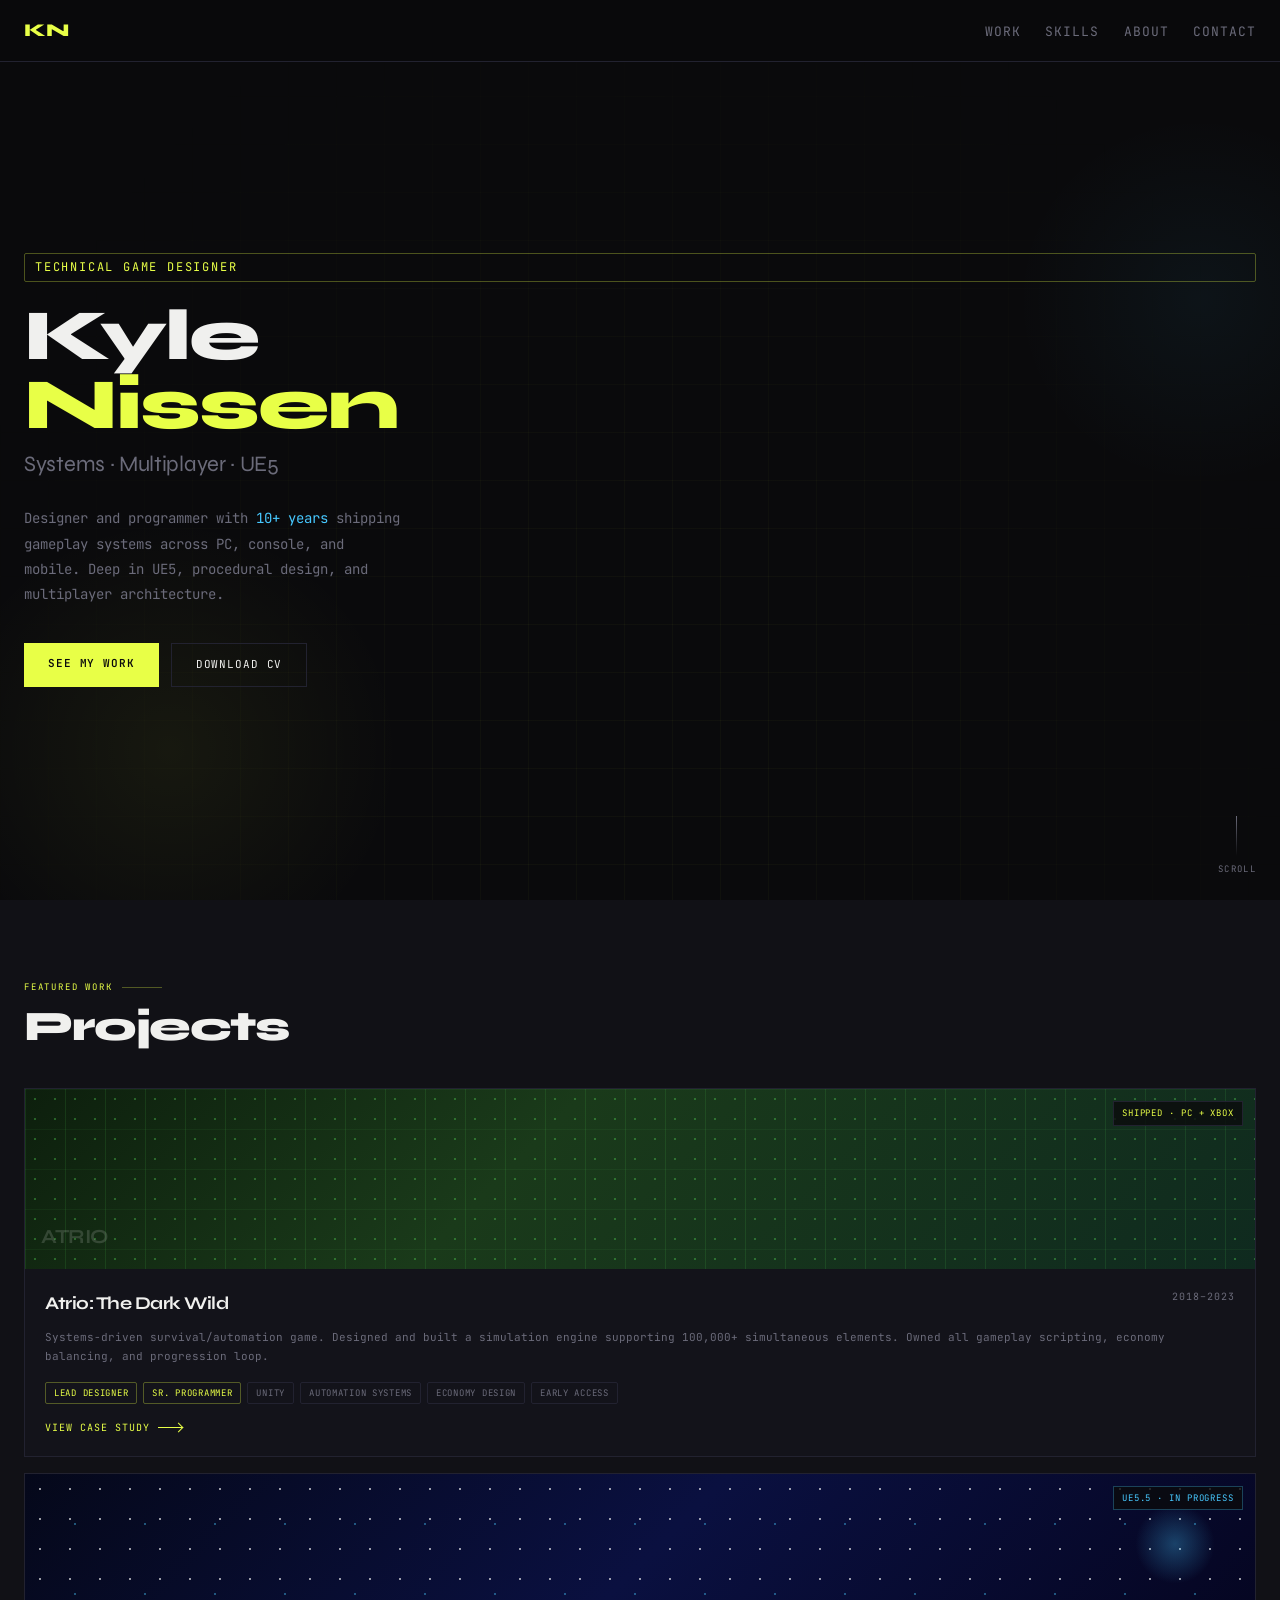
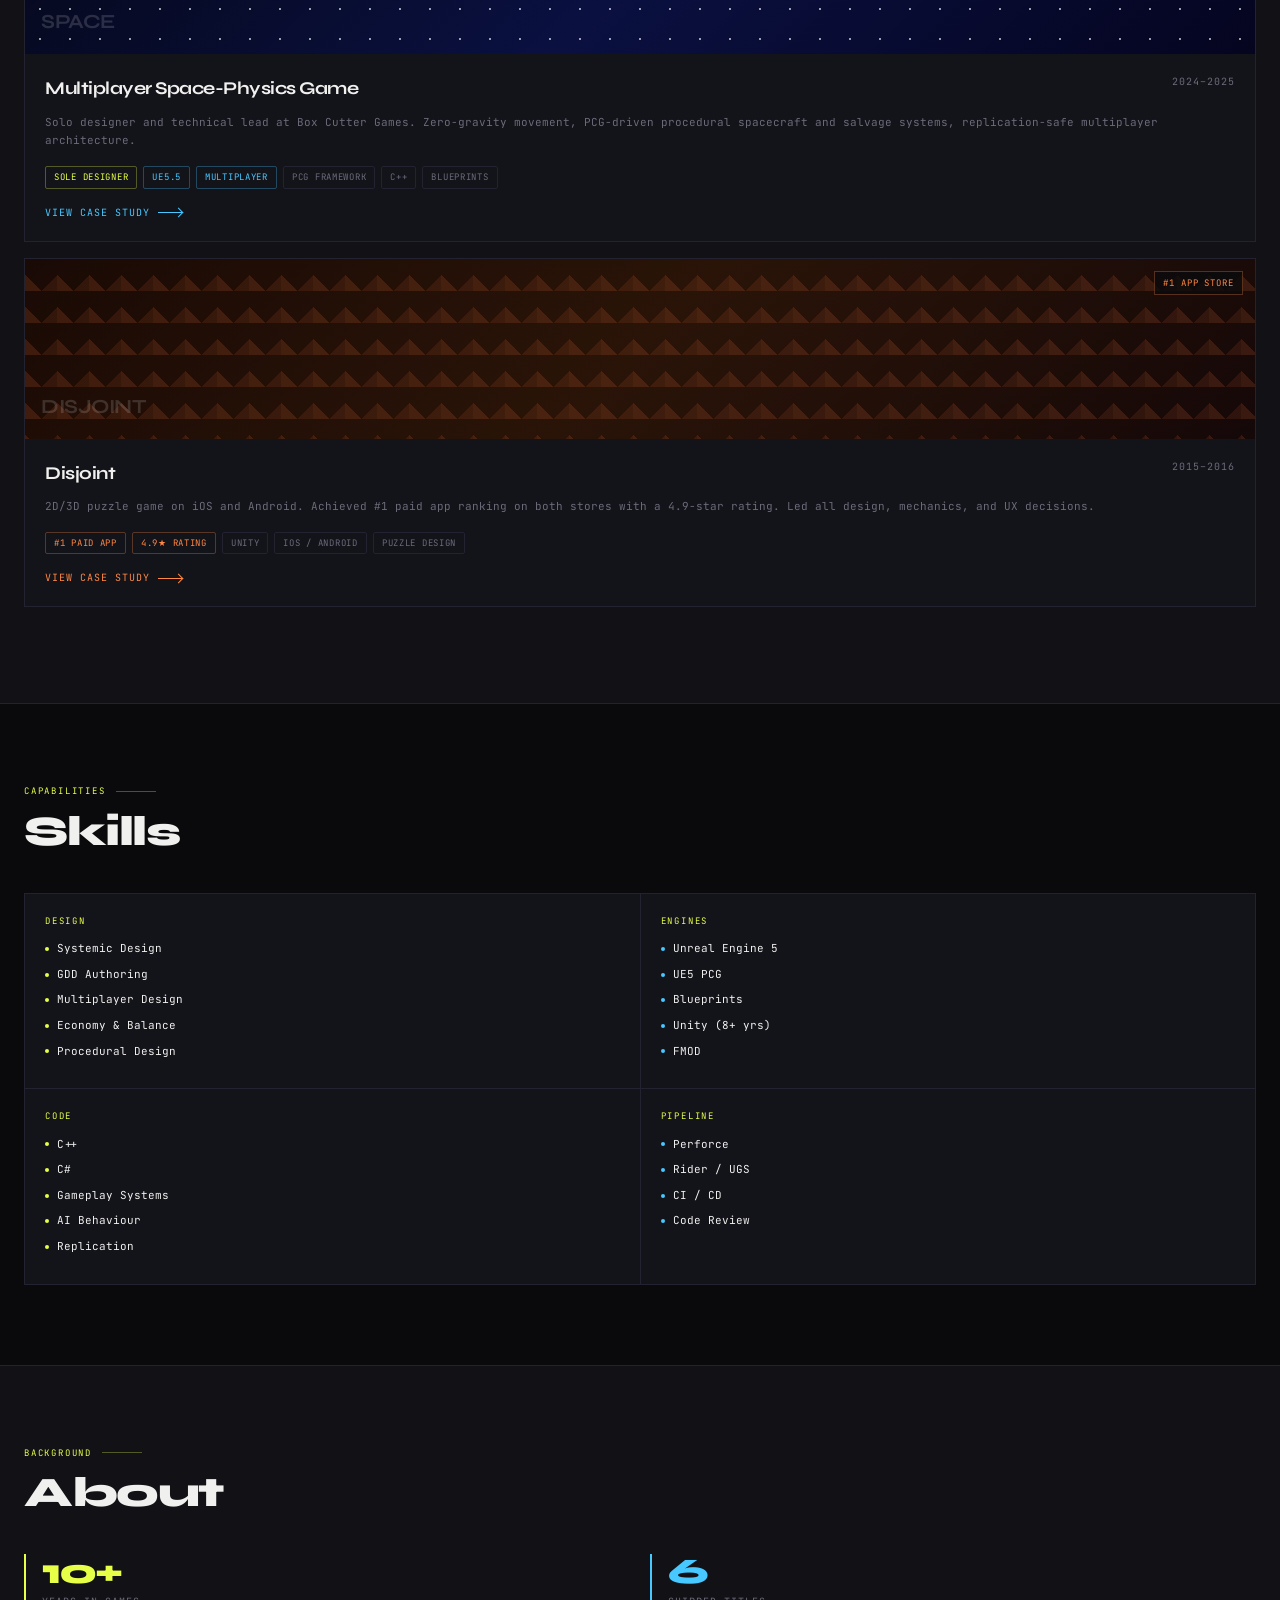
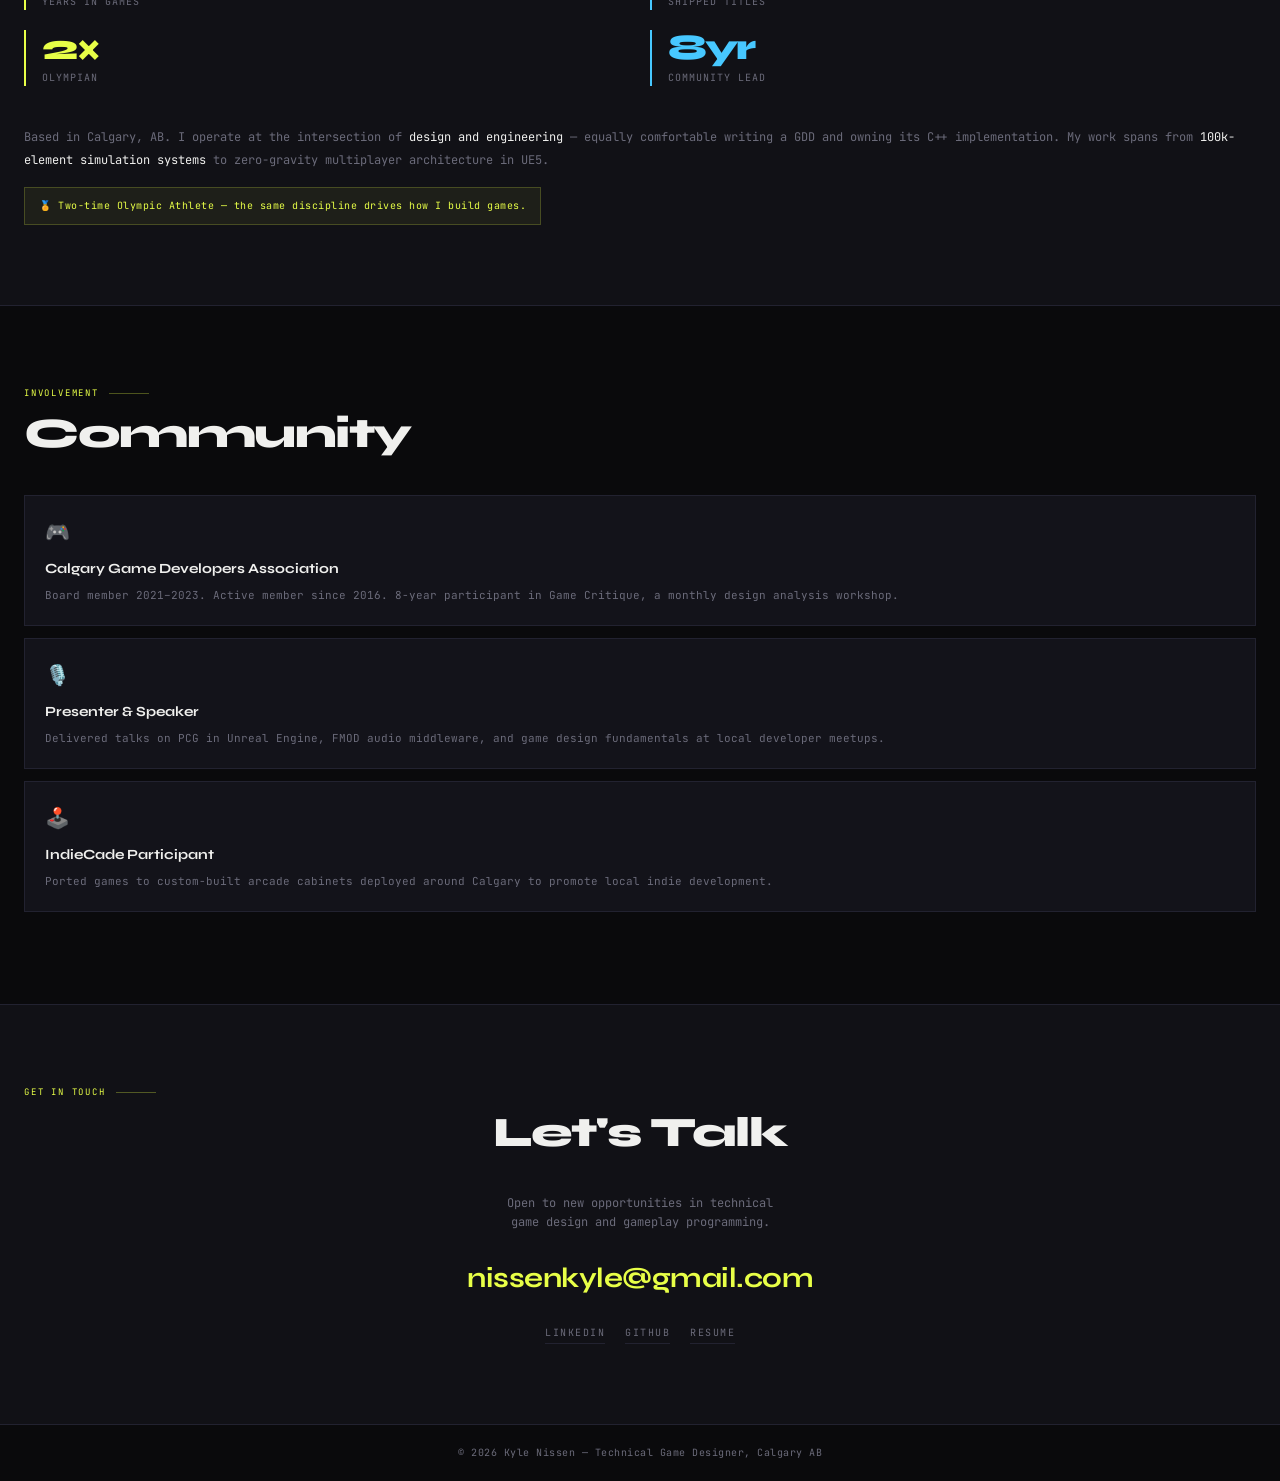
==== docs/index.html @ 8949788c "Rename website/ to docs/ for GitHub Pages compatibility Co-Authored-By: Claude Sonnet 4.6 <noreply@a" ====
<!DOCTYPE html>
<html lang="en">
<head>
  <meta charset="UTF-8">
  <meta name="viewport" content="width=device-width, initial-scale=1.0">
  <title>Kyle Nissen — Technical Game Designer</title>
  <link href="https://fonts.googleapis.com/css2?family=Syne:wght@400;700;800&family=JetBrains+Mono:wght@300;400;600&display=swap" rel="stylesheet">
  <link rel="stylesheet" href="css/style.css">
</head>
<body>

<!-- NAV -->
<nav>
  <a href="#" class="nav-logo">KN</a>
  <ul class="nav-links">
    <li><a href="#projects">Work</a></li>
    <li><a href="#skills">Skills</a></li>
    <li><a href="#about">About</a></li>
    <li><a href="#contact">Contact</a></li>
  </ul>
  <button class="nav-hamburger" aria-label="Toggle navigation">
    <span></span>
    <span></span>
    <span></span>
  </button>
</nav>

<!-- HERO -->
<section id="hero">
  <div class="hero-grid"></div>
  <div class="hero-glow"></div>
  <div class="hero-glow2"></div>

  <div class="hero-tag">Technical Game Designer</div>
  <h1 class="hero-name">Kyle<br><span>Nissen</span></h1>
  <p class="hero-title">Systems · Multiplayer · UE5</p>
  <p class="hero-bio">
    Designer and programmer with <strong>10+ years</strong> shipping gameplay systems across PC, console, and mobile. Deep in UE5, procedural design, and multiplayer architecture.
  </p>
  <div class="hero-ctas">
    <a href="#projects" class="btn-primary">See My Work</a>
    <a href="assets/resume.pdf" class="btn-secondary" target="_blank" rel="noopener">Download CV</a>
  </div>

  <div class="hero-scroll">
    <div class="hero-scroll-line"></div>
    scroll
  </div>
</section>

<!-- PROJECTS -->
<section id="projects">
  <div class="section-label">Featured Work</div>
  <h2 class="section-title">Projects</h2>

  <!-- Atrio -->
  <div class="project-card" data-href="cases/atrio.html">
    <div class="project-thumb project-thumb-atrio">
      <div class="atrio-lines"></div>
      <div class="atrio-dots"></div>
      <div class="thumb-label">ATRIO</div>
      <div class="project-thumb-badge">Shipped · PC + Xbox</div>
    </div>
    <div class="project-body">
      <div class="project-meta">
        <div class="project-name">Atrio: The Dark Wild</div>
        <div class="project-year">2018–2023</div>
      </div>
      <p class="project-desc">
        Systems-driven survival/automation game. Designed and built a simulation engine supporting 100,000+ simultaneous elements. Owned all gameplay scripting, economy balancing, and progression loop.
      </p>
      <div class="project-tags">
        <span class="tag tag-accent">Lead Designer</span>
        <span class="tag tag-accent">Sr. Programmer</span>
        <span class="tag">Unity</span>
        <span class="tag">Automation Systems</span>
        <span class="tag">Economy Design</span>
        <span class="tag">Early Access</span>
      </div>
      <div class="project-cta">
        View Case Study <span class="project-cta-arrow"></span>
      </div>
    </div>
  </div>

  <!-- Multiplayer Space-Physics Game -->
  <div class="project-card" data-href="cases/space-game.html">
    <div class="project-thumb project-thumb-space">
      <div class="space-stars"></div>
      <div class="space-glow"></div>
      <div class="thumb-label">SPACE</div>
      <div class="project-thumb-badge project-thumb-badge-blue">UE5.5 · In Progress</div>
    </div>
    <div class="project-body">
      <div class="project-meta">
        <div class="project-name">Multiplayer Space-Physics Game</div>
        <div class="project-year">2024–2025</div>
      </div>
      <p class="project-desc">
        Solo designer and technical lead at Box Cutter Games. Zero-gravity movement, PCG-driven procedural spacecraft and salvage systems, replication-safe multiplayer architecture.
      </p>
      <div class="project-tags">
        <span class="tag tag-accent">Sole Designer</span>
        <span class="tag tag-blue">UE5.5</span>
        <span class="tag tag-blue">Multiplayer</span>
        <span class="tag">PCG Framework</span>
        <span class="tag">C++</span>
        <span class="tag">Blueprints</span>
      </div>
      <div class="project-cta project-cta-blue">
        View Case Study <span class="project-cta-arrow project-cta-arrow-blue"></span>
      </div>
    </div>
  </div>

  <!-- Disjoint -->
  <div class="project-card" data-href="cases/disjoint.html">
    <div class="project-thumb project-thumb-disjoint">
      <div class="disjoint-geo"></div>
      <div class="thumb-label">DISJOINT</div>
      <div class="project-thumb-badge project-thumb-badge-orange">#1 App Store</div>
    </div>
    <div class="project-body">
      <div class="project-meta">
        <div class="project-name">Disjoint</div>
        <div class="project-year">2015–2016</div>
      </div>
      <p class="project-desc">
        2D/3D puzzle game on iOS and Android. Achieved #1 paid app ranking on both stores with a 4.9-star rating. Led all design, mechanics, and UX decisions.
      </p>
      <div class="project-tags">
        <span class="tag tag-orange">#1 Paid App</span>
        <span class="tag tag-orange">4.9★ Rating</span>
        <span class="tag">Unity</span>
        <span class="tag">iOS / Android</span>
        <span class="tag">Puzzle Design</span>
      </div>
      <div class="project-cta project-cta-orange">
        View Case Study <span class="project-cta-arrow project-cta-arrow-orange"></span>
      </div>
    </div>
  </div>

</section>

<!-- SKILLS -->
<section id="skills">
  <div class="section-label">Capabilities</div>
  <h2 class="section-title">Skills</h2>
  <div class="skills-grid">
    <div class="skill-group">
      <div class="skill-group-title">Design</div>
      <div class="skill-item"><span class="skill-dot"></span>Systemic Design</div>
      <div class="skill-item"><span class="skill-dot"></span>GDD Authoring</div>
      <div class="skill-item"><span class="skill-dot"></span>Multiplayer Design</div>
      <div class="skill-item"><span class="skill-dot"></span>Economy &amp; Balance</div>
      <div class="skill-item"><span class="skill-dot"></span>Procedural Design</div>
    </div>
    <div class="skill-group">
      <div class="skill-group-title">Engines</div>
      <div class="skill-item"><span class="skill-dot skill-dot-blue"></span>Unreal Engine 5</div>
      <div class="skill-item"><span class="skill-dot skill-dot-blue"></span>UE5 PCG</div>
      <div class="skill-item"><span class="skill-dot skill-dot-blue"></span>Blueprints</div>
      <div class="skill-item"><span class="skill-dot skill-dot-blue"></span>Unity (8+ yrs)</div>
      <div class="skill-item"><span class="skill-dot skill-dot-blue"></span>FMOD</div>
    </div>
    <div class="skill-group">
      <div class="skill-group-title">Code</div>
      <div class="skill-item"><span class="skill-dot"></span>C++</div>
      <div class="skill-item"><span class="skill-dot"></span>C#</div>
      <div class="skill-item"><span class="skill-dot"></span>Gameplay Systems</div>
      <div class="skill-item"><span class="skill-dot"></span>AI Behaviour</div>
      <div class="skill-item"><span class="skill-dot"></span>Replication</div>
    </div>
    <div class="skill-group">
      <div class="skill-group-title">Pipeline</div>
      <div class="skill-item"><span class="skill-dot skill-dot-blue"></span>Perforce</div>
      <div class="skill-item"><span class="skill-dot skill-dot-blue"></span>Rider / UGS</div>
      <div class="skill-item"><span class="skill-dot skill-dot-blue"></span>CI / CD</div>
      <div class="skill-item"><span class="skill-dot skill-dot-blue"></span>Code Review</div>
    </div>
  </div>
</section>

<!-- ABOUT -->
<section id="about">
  <div class="section-label">Background</div>
  <h2 class="section-title">About</h2>
  <div class="about-layout">
    <div class="about-stats">
      <div class="about-stat">
        <div class="about-stat-num">10+</div>
        <div class="about-stat-label">Years in games</div>
      </div>
      <div class="about-stat about-stat-blue">
        <div class="about-stat-num about-stat-num-blue">6</div>
        <div class="about-stat-label">Shipped titles</div>
      </div>
      <div class="about-stat">
        <div class="about-stat-num">2×</div>
        <div class="about-stat-label">Olympian</div>
      </div>
      <div class="about-stat about-stat-blue">
        <div class="about-stat-num about-stat-num-blue">8yr</div>
        <div class="about-stat-label">Community lead</div>
      </div>
    </div>
    <div>
      <p class="about-text">
        Based in Calgary, AB. I operate at the intersection of <strong>design and engineering</strong> — equally comfortable writing a GDD and owning its C++ implementation. My work spans from <strong>100k-element simulation systems</strong> to zero-gravity multiplayer architecture in UE5.
      </p>
      <div class="olympic-badge">
        🏅 Two-time Olympic Athlete — the same discipline drives how I build games.
      </div>
    </div>
  </div>
</section>

<!-- COMMUNITY -->
<section id="community">
  <div class="section-label">Involvement</div>
  <h2 class="section-title">Community</h2>

  <div class="community-card">
    <div class="community-icon">🎮</div>
    <div class="community-title">Calgary Game Developers Association</div>
    <p class="community-desc">Board member 2021–2023. Active member since 2016. 8-year participant in Game Critique, a monthly design analysis workshop.</p>
  </div>

  <div class="community-card">
    <div class="community-icon">🎙️</div>
    <div class="community-title">Presenter &amp; Speaker</div>
    <p class="community-desc">Delivered talks on PCG in Unreal Engine, FMOD audio middleware, and game design fundamentals at local developer meetups.</p>
  </div>

  <div class="community-card">
    <div class="community-icon">🕹️</div>
    <div class="community-title">IndieCade Participant</div>
    <p class="community-desc">Ported games to custom-built arcade cabinets deployed around Calgary to promote local indie development.</p>
  </div>
</section>

<!-- CONTACT -->
<section id="contact">
  <div class="section-label">Get In Touch</div>
  <h2 class="section-title">Let's Talk</h2>
  <p class="contact-intro">
    Open to new opportunities in technical game design and gameplay programming.
  </p>
  <a href="mailto:nissenkyle@gmail.com" class="contact-email">nissenkyle@gmail.com</a>
  <div class="contact-links">
    <a href="https://www.linkedin.com/in/kyle-nissen-game-dev/" class="contact-link" target="_blank" rel="noopener">LinkedIn</a>
    <a href="https://github.com/knissen/" class="contact-link" target="_blank" rel="noopener">GitHub</a>
    <a href="assets/resume.pdf" class="contact-link" target="_blank" rel="noopener">Resume</a>
  </div>
</section>

<footer>
  © 2026 Kyle Nissen — Technical Game Designer, Calgary AB
</footer>

<script src="js/main.js"></script>
</body>
</html>
---- docs/css/style.css ----
:root {
  --bg: #0a0a0c;
  --surface: #111116;
  --surface2: #18181f;
  --accent: #e8ff47;
  --accent2: #47c8ff;
  --text: #f0f0ee;
  --muted: #6b6b7a;
  --border: #222230;
  --card: #13131a;
  --orange: #ff8844;
}

* { margin: 0; padding: 0; box-sizing: border-box; }

html { scroll-behavior: smooth; }

body {
  background: var(--bg);
  color: var(--text);
  font-family: 'JetBrains Mono', monospace;
  font-size: 16px;
  line-height: 1.6;
  overflow-x: hidden;
}

/* ── NAV ── */
nav {
  position: fixed;
  top: 0; left: 0; right: 0;
  z-index: 100;
  display: flex;
  justify-content: space-between;
  align-items: center;
  padding: 16px 24px;
  background: rgba(10,10,12,0.85);
  backdrop-filter: blur(12px);
  border-bottom: 1px solid var(--border);
  transition: box-shadow 0.3s;
}

nav.scrolled {
  box-shadow: 0 1px 24px rgba(0,0,0,0.5);
}

.nav-logo {
  font-family: 'Syne', sans-serif;
  font-weight: 800;
  font-size: 18px;
  letter-spacing: -0.5px;
  color: var(--accent);
  text-decoration: none;
}

.nav-links {
  display: flex;
  gap: 24px;
  list-style: none;
}

.nav-links a {
  color: var(--muted);
  text-decoration: none;
  font-size: 13px;
  letter-spacing: 0.08em;
  text-transform: uppercase;
  transition: color 0.2s;
}

.nav-links a:hover,
.nav-links a.active { color: var(--text); }

/* HAMBURGER */
.nav-hamburger {
  display: none;
  flex-direction: column;
  gap: 5px;
  background: none;
  border: none;
  cursor: pointer;
  padding: 4px;
}

.nav-hamburger span {
  display: block;
  width: 22px;
  height: 1px;
  background: var(--text);
  transition: all 0.25s;
}

@media (max-width: 640px) {
  .nav-hamburger { display: flex; }

  .nav-links {
    display: none;
    position: absolute;
    top: 100%;
    left: 0;
    right: 0;
    background: var(--bg);
    border-bottom: 1px solid var(--border);
    flex-direction: column;
    padding: 16px 24px 20px;
    gap: 16px;
  }

  nav.nav-open .nav-links { display: flex; }

  nav.nav-open .nav-hamburger span:nth-child(1) {
    transform: translateY(6px) rotate(45deg);
  }
  nav.nav-open .nav-hamburger span:nth-child(2) {
    opacity: 0;
  }
  nav.nav-open .nav-hamburger span:nth-child(3) {
    transform: translateY(-6px) rotate(-45deg);
  }
}

/* ── HERO ── */
#hero {
  min-height: 100vh;
  display: flex;
  flex-direction: column;
  justify-content: center;
  padding: 100px 24px 60px;
  position: relative;
  overflow: hidden;
}

.hero-grid {
  position: absolute;
  inset: 0;
  background-image:
    linear-gradient(rgba(232,255,71,0.03) 1px, transparent 1px),
    linear-gradient(90deg, rgba(232,255,71,0.03) 1px, transparent 1px);
  background-size: 48px 48px;
  mask-image: radial-gradient(ellipse at 50% 80%, black 20%, transparent 80%);
}

.hero-glow {
  position: absolute;
  bottom: -100px;
  left: -80px;
  width: 500px;
  height: 500px;
  background: radial-gradient(circle, rgba(232,255,71,0.06) 0%, transparent 65%);
  pointer-events: none;
}

.hero-glow2 {
  position: absolute;
  top: 100px;
  right: -120px;
  width: 400px;
  height: 400px;
  background: radial-gradient(circle, rgba(71,200,255,0.05) 0%, transparent 65%);
  pointer-events: none;
}

.hero-tag {
  font-size: 12px;
  letter-spacing: 0.15em;
  text-transform: uppercase;
  color: var(--accent);
  border: 1px solid rgba(232,255,71,0.3);
  display: inline-block;
  padding: 4px 10px;
  border-radius: 2px;
  margin-bottom: 20px;
}

.hero-name {
  font-family: 'Syne', sans-serif;
  font-weight: 800;
  font-size: clamp(42px, 10vw, 72px);
  line-height: 0.95;
  letter-spacing: -2px;
  margin-bottom: 8px;
}

.hero-name span { color: var(--accent); }

.hero-title {
  font-family: 'Syne', sans-serif;
  font-weight: 400;
  font-size: clamp(16px, 4vw, 22px);
  color: var(--muted);
  margin-bottom: 24px;
  letter-spacing: -0.3px;
}

.hero-bio {
  font-size: 14px;
  color: var(--muted);
  max-width: 380px;
  margin-bottom: 36px;
  line-height: 1.8;
}

.hero-bio strong { color: var(--accent2); font-weight: 400; }

.hero-ctas {
  display: flex;
  gap: 12px;
  flex-wrap: wrap;
}

.btn-primary {
  background: var(--accent);
  color: #0a0a0c;
  padding: 12px 24px;
  font-family: 'JetBrains Mono', monospace;
  font-size: 11px;
  font-weight: 600;
  letter-spacing: 0.08em;
  text-transform: uppercase;
  border: none;
  cursor: pointer;
  text-decoration: none;
  display: inline-block;
  transition: background 0.2s, transform 0.1s;
}

.btn-primary:hover { background: #d4eb30; transform: translateY(-1px); }

.btn-secondary {
  background: transparent;
  color: var(--text);
  padding: 12px 24px;
  font-family: 'JetBrains Mono', monospace;
  font-size: 11px;
  font-weight: 400;
  letter-spacing: 0.08em;
  text-transform: uppercase;
  border: 1px solid var(--border);
  cursor: pointer;
  text-decoration: none;
  display: inline-block;
  transition: border-color 0.2s, color 0.2s;
}

.btn-secondary:hover { border-color: var(--muted); }

.hero-scroll {
  position: absolute;
  bottom: 24px;
  right: 24px;
  display: flex;
  flex-direction: column;
  align-items: center;
  gap: 6px;
  color: var(--muted);
  font-size: 9px;
  letter-spacing: 0.15em;
  text-transform: uppercase;
}

.hero-scroll-line {
  width: 1px;
  height: 40px;
  background: linear-gradient(to bottom, var(--muted), transparent);
  animation: scrollPulse 2s ease-in-out infinite;
}

@keyframes scrollPulse {
  0%, 100% { opacity: 0.3; }
  50% { opacity: 1; }
}

/* ── SECTION COMMON ── */
section {
  padding: 80px 24px;
  position: relative;
}

.section-label {
  font-size: 9px;
  letter-spacing: 0.2em;
  text-transform: uppercase;
  color: var(--accent);
  margin-bottom: 12px;
  display: flex;
  align-items: center;
  gap: 10px;
}

.section-label::after {
  content: '';
  display: block;
  height: 1px;
  width: 40px;
  background: rgba(232,255,71,0.3);
}

.section-title {
  font-family: 'Syne', sans-serif;
  font-weight: 800;
  font-size: clamp(28px, 6vw, 42px);
  letter-spacing: -1.5px;
  line-height: 1;
  margin-bottom: 40px;
}

/* ── PROJECTS ── */
#projects { background: var(--surface); }

.project-card {
  background: var(--card);
  border: 1px solid var(--border);
  margin-bottom: 16px;
  overflow: hidden;
  transition: border-color 0.2s;
  cursor: pointer;
}

.project-card:hover { border-color: rgba(232,255,71,0.3); }

.project-thumb {
  height: 180px;
  position: relative;
  overflow: hidden;
}

.project-thumb-atrio {
  background: linear-gradient(135deg, #0d1f0d 0%, #1a3a1a 40%, #0f2a1f 100%);
}

.project-thumb-space {
  background: linear-gradient(135deg, #05081a 0%, #0a1040 50%, #050520 100%);
}

.project-thumb-disjoint {
  background: linear-gradient(135deg, #1a0a05 0%, #2a1408 50%, #150808 100%);
}

.atrio-dots {
  position: absolute;
  inset: 0;
  background-image: radial-gradient(circle, rgba(100,255,100,0.3) 1px, transparent 1px);
  background-size: 20px 20px;
}

.atrio-lines {
  position: absolute;
  inset: 0;
  background-image:
    linear-gradient(90deg, rgba(100,255,100,0.1) 1px, transparent 1px),
    linear-gradient(rgba(100,255,100,0.05) 1px, transparent 1px);
  background-size: 40px 40px;
}

.thumb-label {
  position: absolute;
  bottom: 16px;
  left: 16px;
  font-family: 'Syne', sans-serif;
  font-weight: 700;
  font-size: 20px;
  color: rgba(255,255,255,0.15);
  letter-spacing: -0.5px;
}

.space-stars {
  position: absolute;
  inset: 0;
  background-image:
    radial-gradient(circle, rgba(255,255,255,0.6) 1px, transparent 1px),
    radial-gradient(circle, rgba(71,200,255,0.4) 1px, transparent 1px);
  background-size: 30px 30px, 70px 70px;
  background-position: 0 0, 15px 15px;
}

.space-glow {
  position: absolute;
  top: 30px;
  right: 40px;
  width: 80px;
  height: 80px;
  background: radial-gradient(circle, rgba(71,200,255,0.3) 0%, transparent 70%);
  border-radius: 50%;
}

.disjoint-geo {
  position: absolute;
  inset: 0;
  background-image:
    linear-gradient(45deg, rgba(255,120,60,0.15) 25%, transparent 25%),
    linear-gradient(-45deg, rgba(255,120,60,0.1) 25%, transparent 25%);
  background-size: 32px 32px;
}

.project-thumb-badge {
  position: absolute;
  top: 12px;
  right: 12px;
  background: rgba(10,10,12,0.8);
  border: 1px solid var(--border);
  padding: 4px 8px;
  font-size: 9px;
  letter-spacing: 0.1em;
  text-transform: uppercase;
  color: var(--accent);
}

.project-thumb-badge-blue {
  color: var(--accent2);
  border-color: rgba(71,200,255,0.3);
}

.project-thumb-badge-orange {
  color: var(--orange);
  border-color: rgba(255,136,68,0.3);
}

.project-body { padding: 20px; }

.project-meta {
  display: flex;
  justify-content: space-between;
  align-items: flex-start;
  margin-bottom: 10px;
}

.project-name {
  font-family: 'Syne', sans-serif;
  font-weight: 700;
  font-size: 18px;
  letter-spacing: -0.5px;
}

.project-year {
  font-size: 10px;
  color: var(--muted);
  letter-spacing: 0.1em;
}

.project-desc {
  font-size: 11px;
  color: var(--muted);
  line-height: 1.7;
  margin-bottom: 16px;
}

.project-tags {
  display: flex;
  flex-wrap: wrap;
  gap: 6px;
}

.tag {
  font-size: 9px;
  letter-spacing: 0.08em;
  text-transform: uppercase;
  padding: 3px 8px;
  border: 1px solid var(--border);
  color: var(--muted);
  border-radius: 2px;
}

.tag-accent { border-color: rgba(232,255,71,0.3); color: var(--accent); }
.tag-blue   { border-color: rgba(71,200,255,0.3); color: var(--accent2); }
.tag-orange { border-color: rgba(255,136,68,0.3); color: var(--orange); }

.project-cta {
  margin-top: 16px;
  display: flex;
  align-items: center;
  gap: 8px;
  font-size: 10px;
  letter-spacing: 0.1em;
  text-transform: uppercase;
  color: var(--accent);
}

.project-cta-blue   { color: var(--accent2); }
.project-cta-orange { color: var(--orange); }

.project-cta-arrow {
  display: inline-block;
  width: 24px;
  height: 1px;
  background: var(--accent);
  position: relative;
}

.project-cta-arrow::after {
  content: '';
  position: absolute;
  right: 0;
  top: -3px;
  width: 6px;
  height: 6px;
  border-top: 1px solid var(--accent);
  border-right: 1px solid var(--accent);
  transform: rotate(45deg);
}

.project-cta-arrow-blue { background: var(--accent2); }
.project-cta-arrow-blue::after {
  border-top-color: var(--accent2);
  border-right-color: var(--accent2);
}

.project-cta-arrow-orange { background: var(--orange); }
.project-cta-arrow-orange::after {
  border-top-color: var(--orange);
  border-right-color: var(--orange);
}

/* ── SKILLS ── */
#skills {
  background: var(--bg);
  border-top: 1px solid var(--border);
}

.skills-grid {
  display: grid;
  grid-template-columns: 1fr 1fr;
  gap: 1px;
  background: var(--border);
  border: 1px solid var(--border);
}

.skill-group {
  background: var(--card);
  padding: 20px;
}

.skill-group-title {
  font-size: 9px;
  letter-spacing: 0.2em;
  text-transform: uppercase;
  color: var(--accent);
  margin-bottom: 12px;
}

.skill-item {
  display: flex;
  align-items: center;
  gap: 8px;
  margin-bottom: 8px;
  font-size: 11px;
  color: var(--text);
}

.skill-dot {
  width: 4px;
  height: 4px;
  background: var(--accent);
  border-radius: 50%;
  flex-shrink: 0;
}

.skill-dot-blue { background: var(--accent2); }

/* ── ABOUT ── */
#about {
  background: var(--surface);
  border-top: 1px solid var(--border);
}

.about-layout {
  display: flex;
  flex-direction: column;
  gap: 32px;
}

.about-stat {
  border-left: 2px solid var(--accent);
  padding-left: 16px;
}

.about-stat-blue { border-left-color: var(--accent2); }

.about-stat-num {
  font-family: 'Syne', sans-serif;
  font-weight: 800;
  font-size: 36px;
  letter-spacing: -2px;
  color: var(--accent);
  line-height: 1;
}

.about-stat-num-blue { color: var(--accent2); }

.about-stat-label {
  font-size: 10px;
  color: var(--muted);
  letter-spacing: 0.1em;
  text-transform: uppercase;
  margin-top: 4px;
}

.about-stats {
  display: grid;
  grid-template-columns: 1fr 1fr;
  gap: 20px;
  margin-bottom: 8px;
}

.about-text {
  font-size: 12px;
  color: var(--muted);
  line-height: 1.9;
}

.about-text strong { color: var(--text); font-weight: 400; }

.olympic-badge {
  display: inline-flex;
  align-items: center;
  gap: 8px;
  background: rgba(232,255,71,0.06);
  border: 1px solid rgba(232,255,71,0.2);
  padding: 10px 14px;
  margin-top: 16px;
  font-size: 10px;
  letter-spacing: 0.05em;
  color: var(--accent);
}

/* ── COMMUNITY ── */
#community {
  background: var(--bg);
  border-top: 1px solid var(--border);
}

.community-card {
  background: var(--card);
  border: 1px solid var(--border);
  padding: 20px;
  margin-bottom: 12px;
}

.community-icon {
  font-size: 20px;
  margin-bottom: 10px;
}

.community-title {
  font-family: 'Syne', sans-serif;
  font-weight: 700;
  font-size: 14px;
  margin-bottom: 6px;
}

.community-desc {
  font-size: 11px;
  color: var(--muted);
  line-height: 1.7;
}

/* ── CONTACT ── */
#contact {
  background: var(--surface);
  border-top: 1px solid var(--border);
  text-align: center;
}

.contact-intro {
  font-size: 12px;
  color: var(--muted);
  max-width: 300px;
  margin: 0 auto;
}

.contact-email {
  font-family: 'Syne', sans-serif;
  font-weight: 700;
  font-size: clamp(18px, 5vw, 28px);
  letter-spacing: -0.5px;
  color: var(--accent);
  margin: 24px 0;
  display: block;
  text-decoration: none;
  transition: opacity 0.2s;
}

.contact-email:hover { opacity: 0.8; }

.contact-links {
  display: flex;
  justify-content: center;
  gap: 20px;
  margin-top: 16px;
}

.contact-link {
  font-size: 10px;
  letter-spacing: 0.15em;
  text-transform: uppercase;
  color: var(--muted);
  text-decoration: none;
  border-bottom: 1px solid var(--border);
  padding-bottom: 2px;
  transition: color 0.2s, border-color 0.2s;
}

.contact-link:hover { color: var(--text); border-color: var(--muted); }

/* ── FOOTER ── */
footer {
  padding: 20px 24px;
  text-align: center;
  font-size: 10px;
  color: var(--muted);
  border-top: 1px solid var(--border);
  letter-spacing: 0.05em;
}

/* ── ANIMATIONS ── */
@keyframes fadeUp {
  from { opacity: 0; transform: translateY(20px); }
  to   { opacity: 1; transform: translateY(0); }
}

.hero-tag   { animation: fadeUp 0.6s ease both; }
.hero-name  { animation: fadeUp 0.6s 0.1s ease both; }
.hero-title { animation: fadeUp 0.6s 0.2s ease both; }
.hero-bio   { animation: fadeUp 0.6s 0.3s ease both; }
.hero-ctas  { animation: fadeUp 0.6s 0.4s ease both; }

/* ── CASE STUDY PAGES ── */
.case-back-bar {
  padding: 72px 24px 0;
  background: var(--bg);
}

.case-back {
  font-size: 11px;
  letter-spacing: 0.08em;
  text-transform: uppercase;
  color: var(--muted);
  text-decoration: none;
  display: inline-flex;
  align-items: center;
  gap: 8px;
  padding: 16px 0;
  transition: color 0.2s;
}

.case-back:hover { color: var(--text); }

.case-hero {
  padding: 32px 24px 56px;
  background: var(--surface);
  border-bottom: 1px solid var(--border);
}

.case-hero-label {
  font-size: 9px;
  letter-spacing: 0.2em;
  text-transform: uppercase;
  color: var(--case-accent, var(--accent));
  margin-bottom: 16px;
  display: flex;
  align-items: center;
  gap: 10px;
}

.case-hero-label::after {
  content: '';
  display: block;
  height: 1px;
  width: 40px;
  background: var(--case-accent-line, rgba(232,255,71,0.3));
}

.case-hero-title {
  font-family: 'Syne', sans-serif;
  font-weight: 800;
  font-size: clamp(32px, 8vw, 56px);
  letter-spacing: -2px;
  line-height: 1;
  margin-bottom: 20px;
}

.case-hero-meta {
  display: flex;
  flex-wrap: wrap;
  align-items: center;
  gap: 8px;
}

.case-hero-year {
  font-size: 11px;
  color: var(--muted);
  margin-right: 4px;
}

.case-content {
  max-width: 760px;
}

.case-section {
  padding: 60px 24px;
  border-bottom: 1px solid var(--border);
}

.case-section:last-child { border-bottom: none; }

.case-text {
  font-size: 13px;
  color: var(--muted);
  line-height: 1.9;
  max-width: 600px;
  margin-top: 12px;
}

.case-placeholder-img {
  margin-top: 24px;
  height: 200px;
  background: var(--surface2);
  border: 1px dashed var(--border);
  display: flex;
  align-items: center;
  justify-content: center;
  color: var(--muted);
  font-size: 10px;
  letter-spacing: 0.1em;
  text-transform: uppercase;
  max-width: 600px;
}
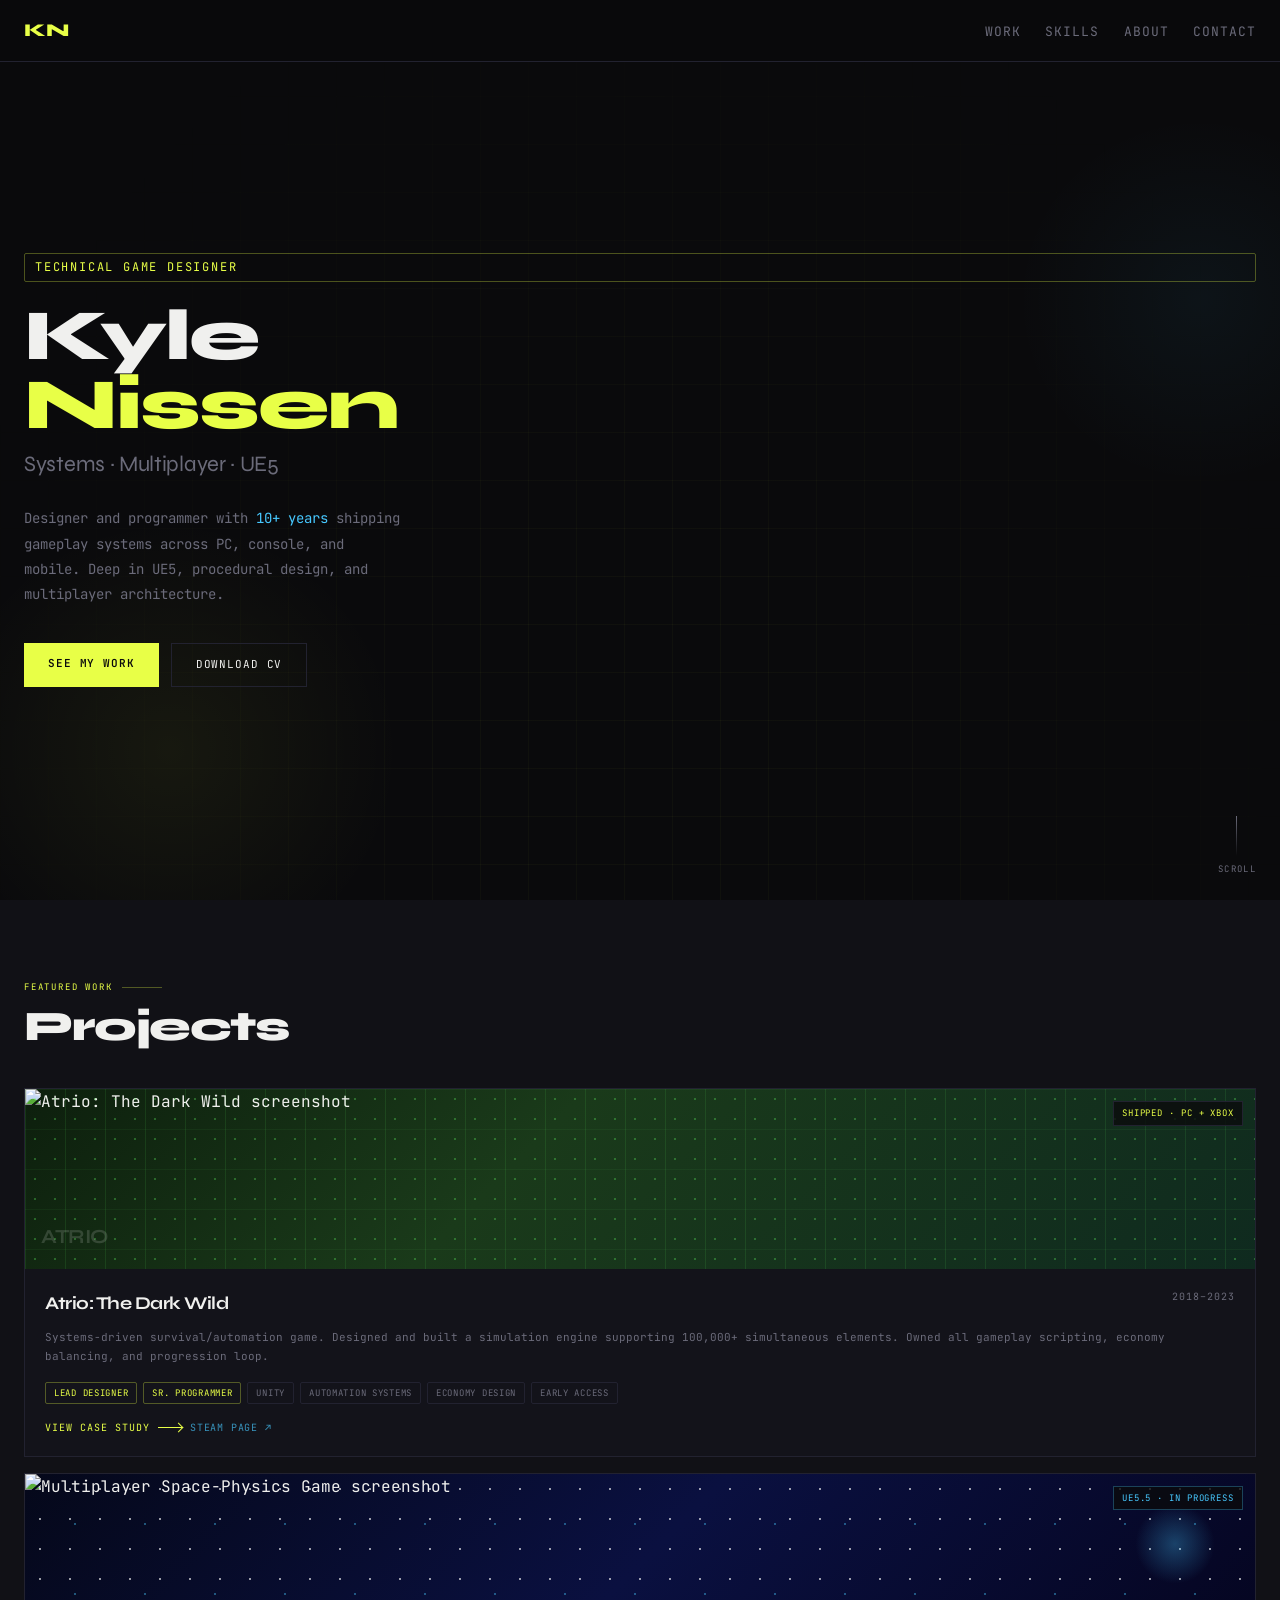
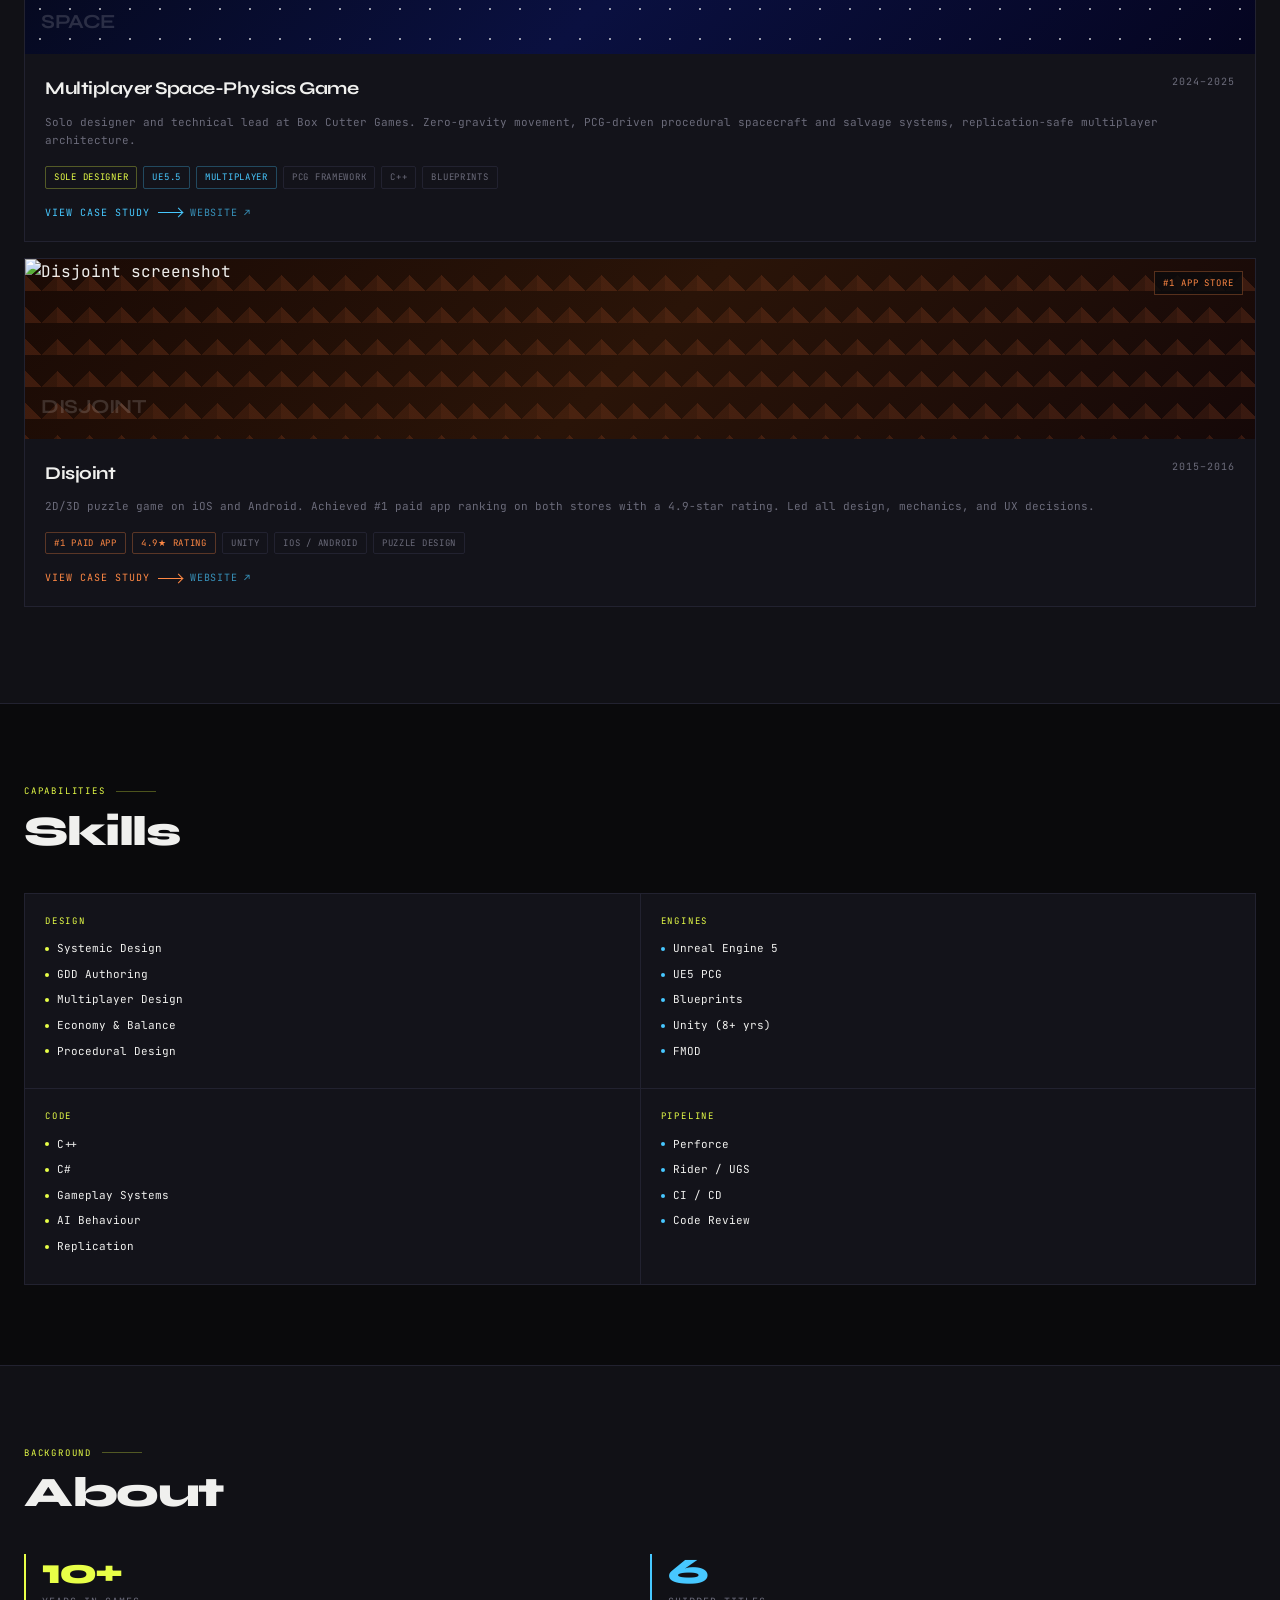
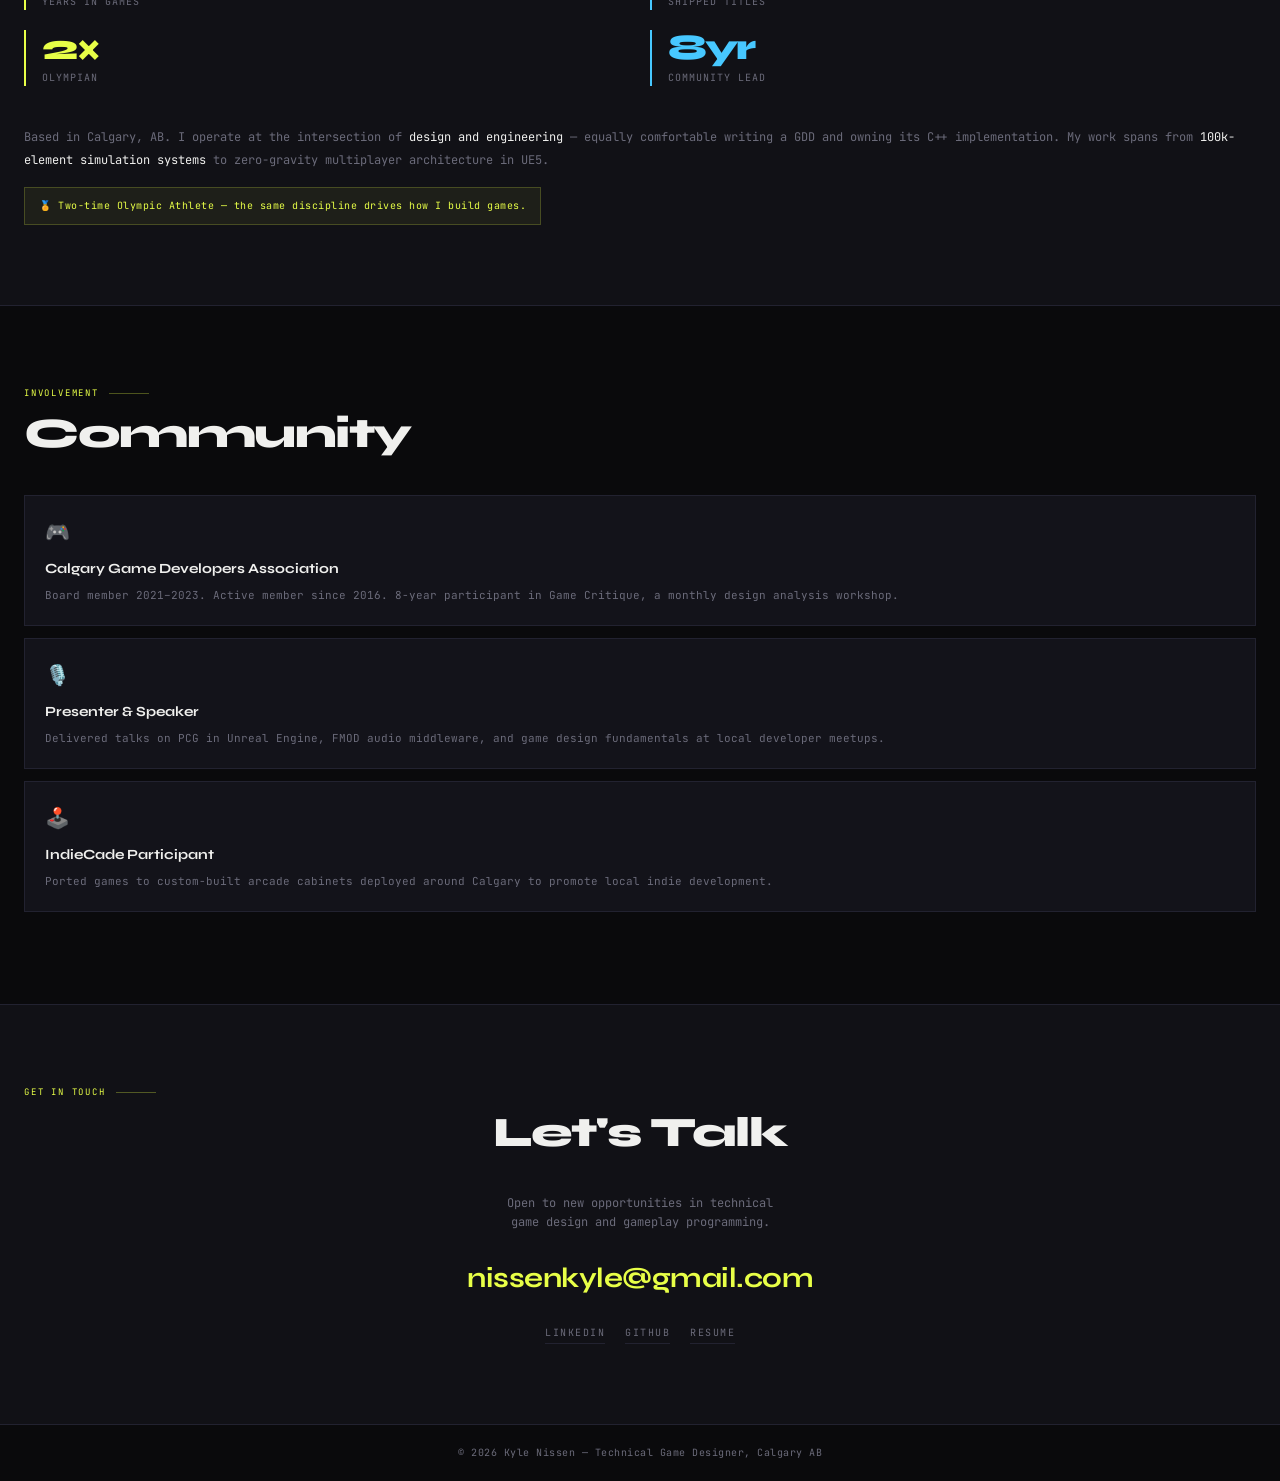
==== commit e6a5a65c: "Add image placeholders and external links to project cards Co-Authored-By: Claude Sonnet 4.6 <norepl" ====
--- a/docs/index.html
+++ b/docs/index.html
@@ -56,6 +56,7 @@
   <!-- Atrio -->
   <div class="project-card" data-href="cases/atrio.html">
     <div class="project-thumb project-thumb-atrio">
+      <img class="project-thumb-img" src="" alt="Atrio: The Dark Wild screenshot">
       <div class="atrio-lines"></div>
       <div class="atrio-dots"></div>
       <div class="thumb-label">ATRIO</div>
@@ -79,6 +80,7 @@
       </div>
       <div class="project-cta">
         View Case Study <span class="project-cta-arrow"></span>
+        <a class="project-external-link" href="#" target="_blank" rel="noopener noreferrer" onclick="event.stopPropagation()">Steam Page ↗</a>
       </div>
     </div>
   </div>
@@ -86,6 +88,7 @@
   <!-- Multiplayer Space-Physics Game -->
   <div class="project-card" data-href="cases/space-game.html">
     <div class="project-thumb project-thumb-space">
+      <img class="project-thumb-img" src="" alt="Multiplayer Space-Physics Game screenshot">
       <div class="space-stars"></div>
       <div class="space-glow"></div>
       <div class="thumb-label">SPACE</div>
@@ -109,6 +112,7 @@
       </div>
       <div class="project-cta project-cta-blue">
         View Case Study <span class="project-cta-arrow project-cta-arrow-blue"></span>
+        <a class="project-external-link" href="#" target="_blank" rel="noopener noreferrer" onclick="event.stopPropagation()">Website ↗</a>
       </div>
     </div>
   </div>
@@ -116,6 +120,7 @@
   <!-- Disjoint -->
   <div class="project-card" data-href="cases/disjoint.html">
     <div class="project-thumb project-thumb-disjoint">
+      <img class="project-thumb-img" src="" alt="Disjoint screenshot">
       <div class="disjoint-geo"></div>
       <div class="thumb-label">DISJOINT</div>
       <div class="project-thumb-badge project-thumb-badge-orange">#1 App Store</div>
@@ -137,6 +142,7 @@
       </div>
       <div class="project-cta project-cta-orange">
         View Case Study <span class="project-cta-arrow project-cta-arrow-orange"></span>
+        <a class="project-external-link" href="#" target="_blank" rel="noopener noreferrer" onclick="event.stopPropagation()">Website ↗</a>
       </div>
     </div>
   </div>
--- a/docs/css/style.css
+++ b/docs/css/style.css
@@ -509,6 +509,28 @@
   border-right-color: var(--orange);
 }
 
+.project-thumb-img {
+  position: absolute;
+  inset: 0;
+  width: 100%;
+  height: 100%;
+  object-fit: cover;
+}
+
+.project-external-link {
+  color: var(--accent2);
+  font-size: 10px;
+  letter-spacing: 0.08em;
+  text-transform: uppercase;
+  text-decoration: none;
+  opacity: 0.7;
+  transition: opacity 0.2s;
+}
+
+.project-external-link:hover {
+  opacity: 1;
+}
+
 /* ── SKILLS ── */
 #skills {
   background: var(--bg);
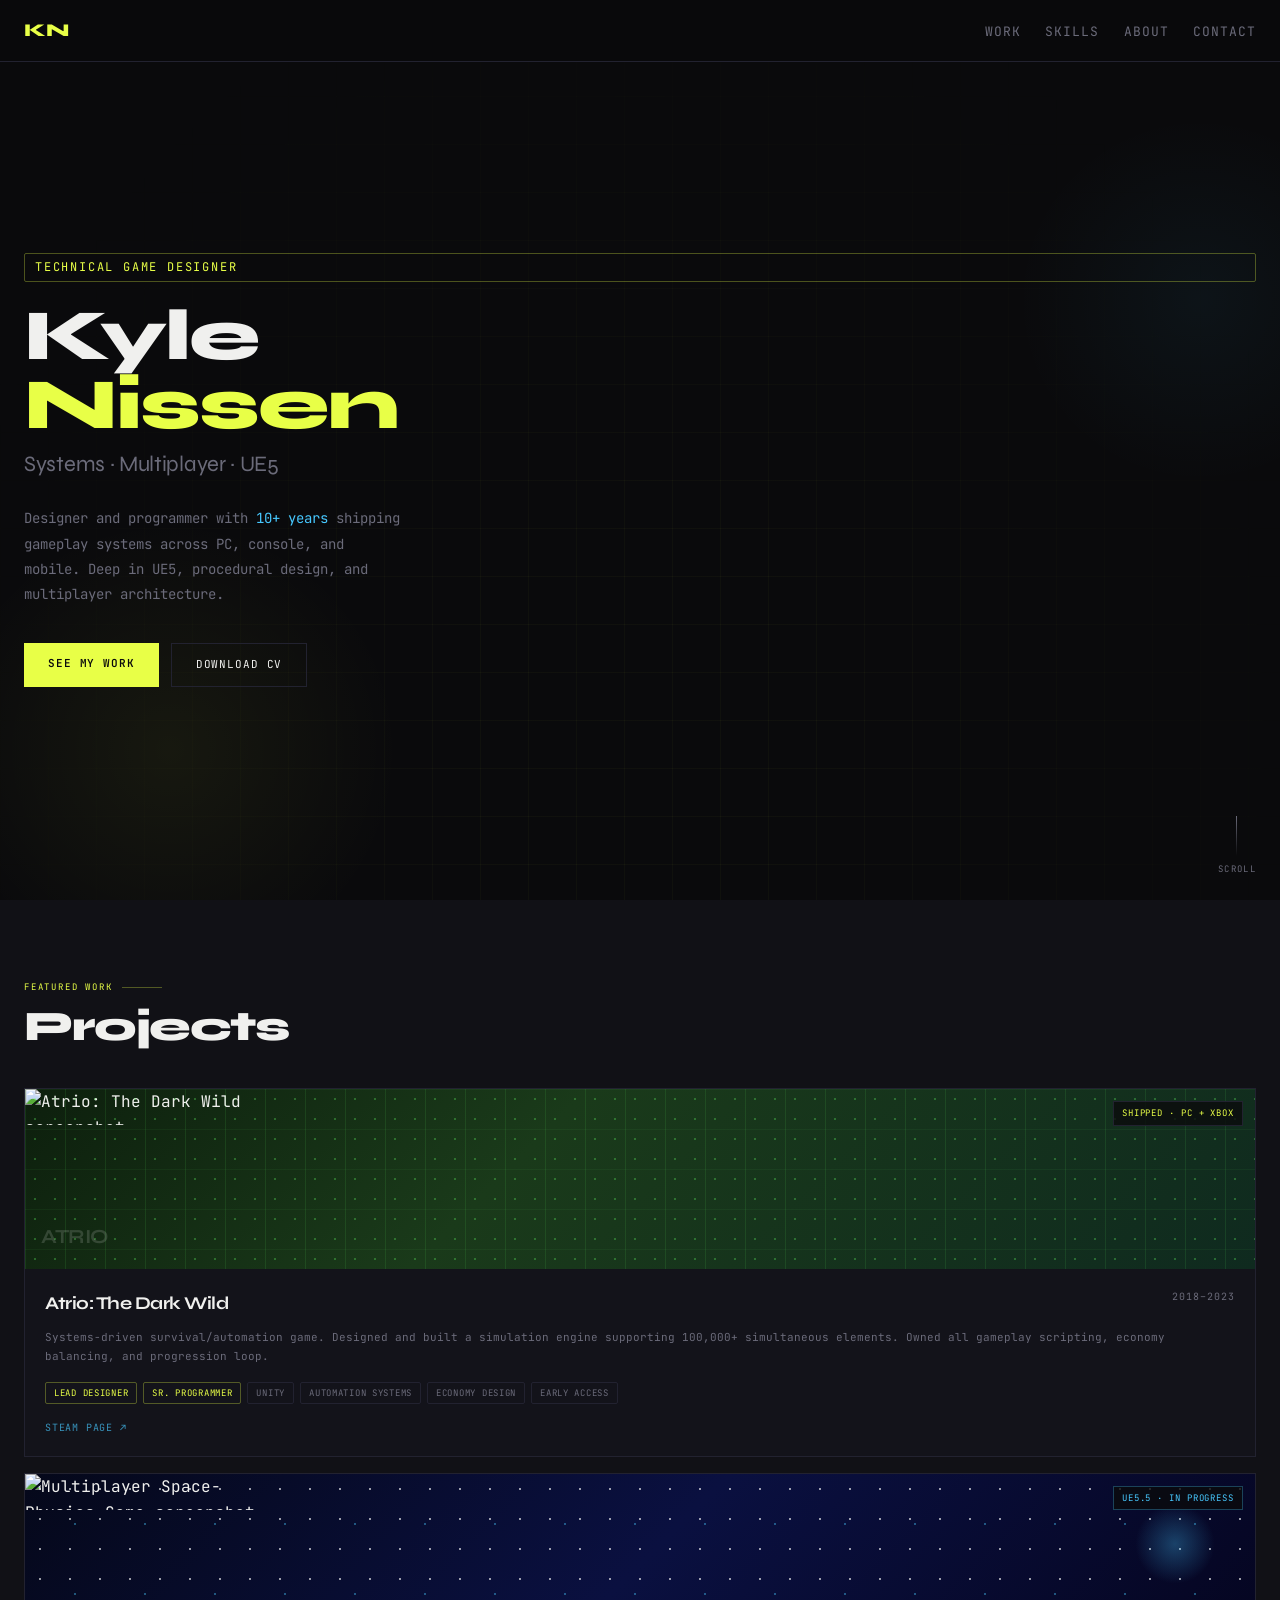
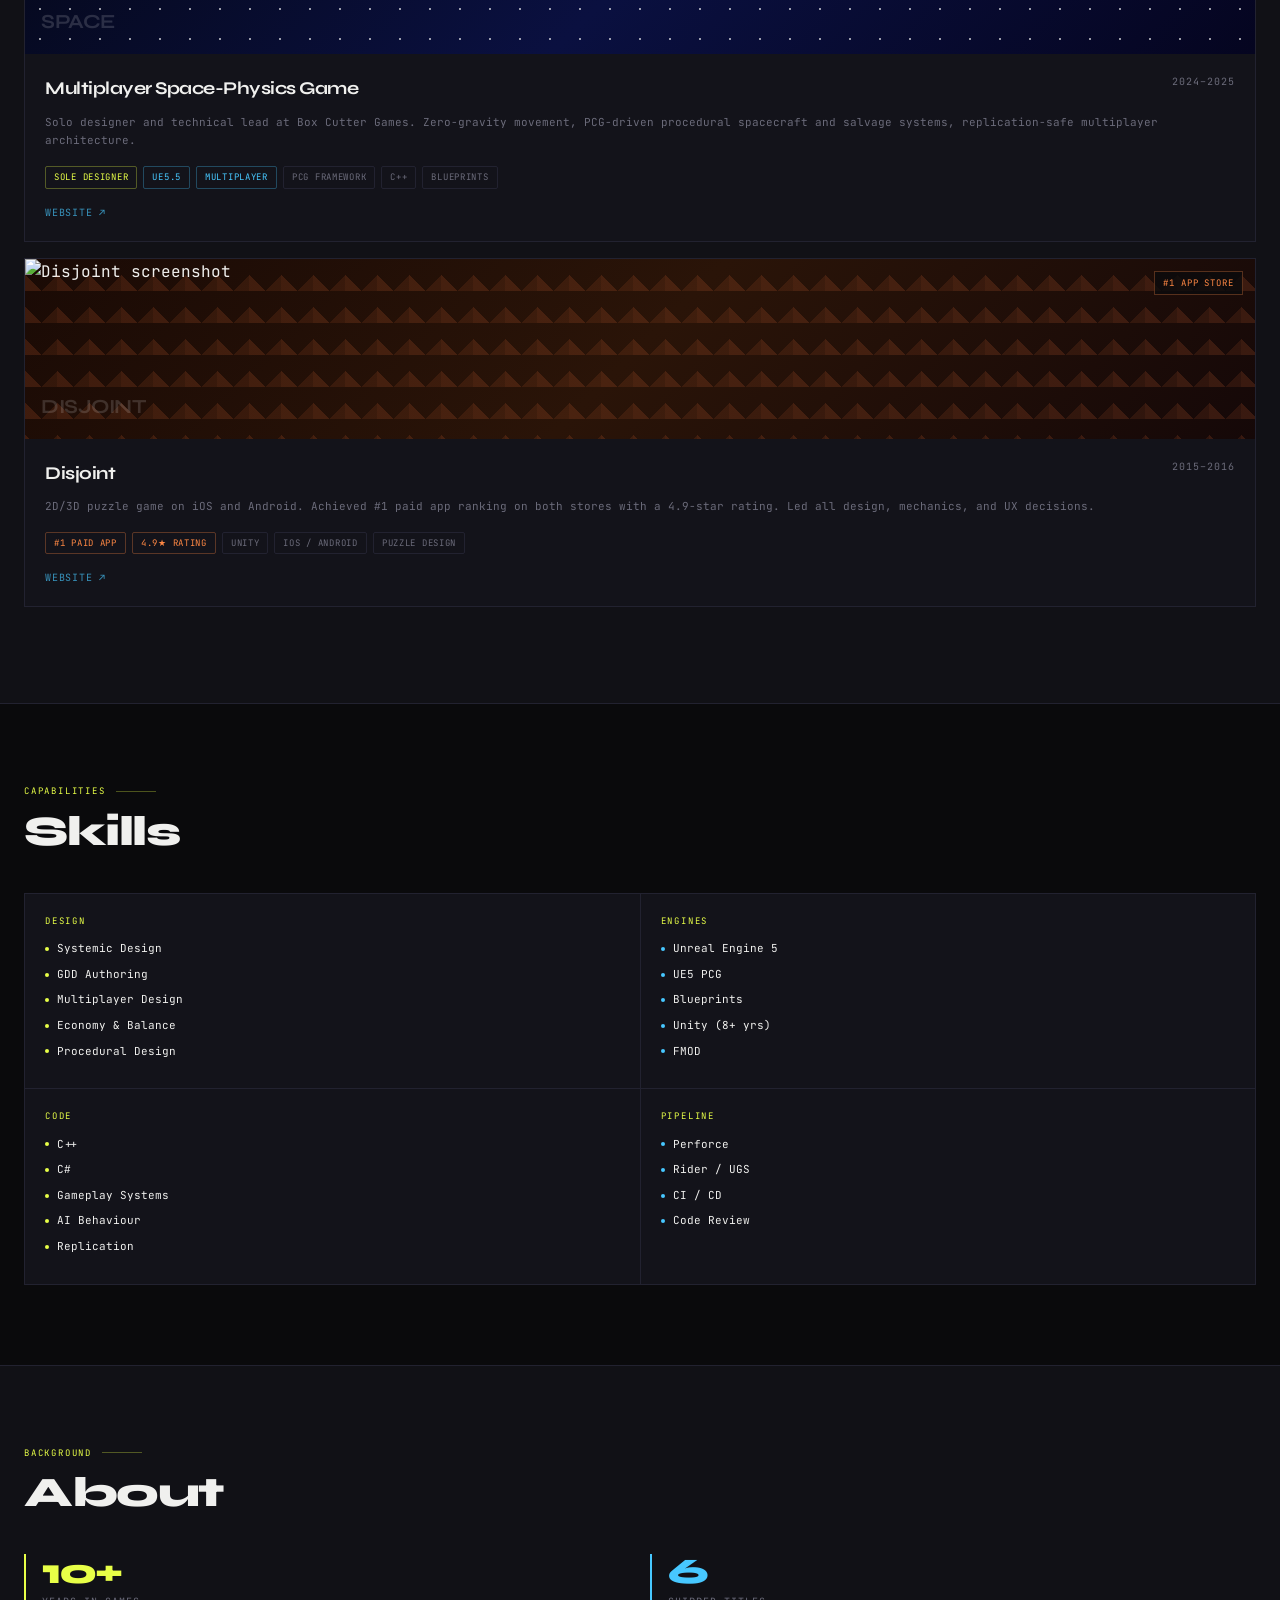
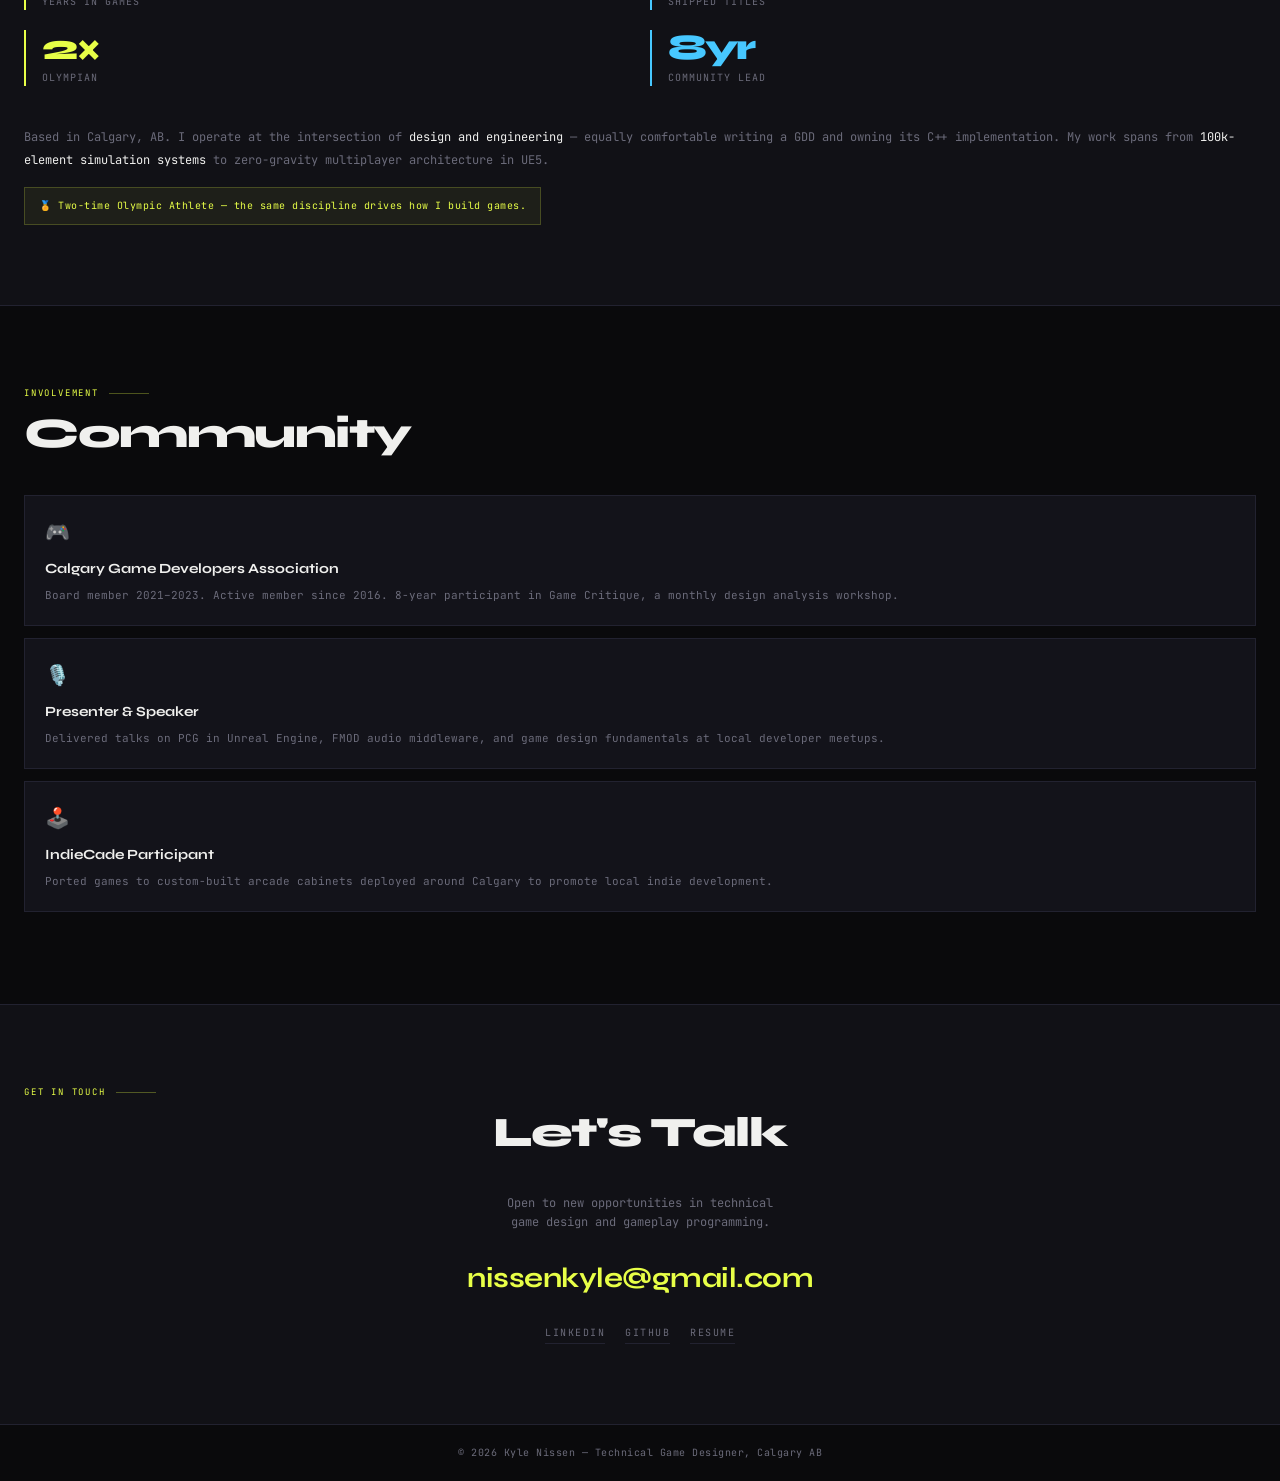
==== commit 35c372d5: "Remove case study links from project cards Co-Authored-By: Claude Sonnet 4.6 <noreply@anthropic.com>" ====
--- a/docs/index.html
+++ b/docs/index.html
@@ -54,9 +54,9 @@
   <h2 class="section-title">Projects</h2>
 
   <!-- Atrio -->
-  <div class="project-card" data-href="cases/atrio.html">
+  <div class="project-card">
     <div class="project-thumb project-thumb-atrio">
-      <img class="project-thumb-img" src="" alt="Atrio: The Dark Wild screenshot">
+      <img class="project-thumb-img" src="https://shared.fastly.steamstatic.com/store_item_assets/steam/apps/1125390/header.jpg?t=1707847939" alt="Atrio: The Dark Wild screenshot">
       <div class="atrio-lines"></div>
       <div class="atrio-dots"></div>
       <div class="thumb-label">ATRIO</div>
@@ -79,14 +79,13 @@
         <span class="tag">Early Access</span>
       </div>
       <div class="project-cta">
-        View Case Study <span class="project-cta-arrow"></span>
-        <a class="project-external-link" href="#" target="_blank" rel="noopener noreferrer" onclick="event.stopPropagation()">Steam Page ↗</a>
+        <a class="project-external-link" href="https://store.steampowered.com/app/1125390/Atrio_The_Dark_Wild/" target="_blank" rel="noopener noreferrer">Steam Page ↗</a>
       </div>
     </div>
   </div>
 
   <!-- Multiplayer Space-Physics Game -->
-  <div class="project-card" data-href="cases/space-game.html">
+  <div class="project-card">
     <div class="project-thumb project-thumb-space">
       <img class="project-thumb-img" src="" alt="Multiplayer Space-Physics Game screenshot">
       <div class="space-stars"></div>
@@ -111,14 +110,13 @@
         <span class="tag">Blueprints</span>
       </div>
       <div class="project-cta project-cta-blue">
-        View Case Study <span class="project-cta-arrow project-cta-arrow-blue"></span>
-        <a class="project-external-link" href="#" target="_blank" rel="noopener noreferrer" onclick="event.stopPropagation()">Website ↗</a>
+        <a class="project-external-link" href="#" target="_blank" rel="noopener noreferrer">Website ↗</a>
       </div>
     </div>
   </div>
 
   <!-- Disjoint -->
-  <div class="project-card" data-href="cases/disjoint.html">
+  <div class="project-card">
     <div class="project-thumb project-thumb-disjoint">
       <img class="project-thumb-img" src="" alt="Disjoint screenshot">
       <div class="disjoint-geo"></div>
@@ -141,8 +139,7 @@
         <span class="tag">Puzzle Design</span>
       </div>
       <div class="project-cta project-cta-orange">
-        View Case Study <span class="project-cta-arrow project-cta-arrow-orange"></span>
-        <a class="project-external-link" href="#" target="_blank" rel="noopener noreferrer" onclick="event.stopPropagation()">Website ↗</a>
+        <a class="project-external-link" href="#" target="_blank" rel="noopener noreferrer">Website ↗</a>
       </div>
     </div>
   </div>
--- a/docs/css/style.css
+++ b/docs/css/style.css
@@ -312,7 +312,6 @@
   margin-bottom: 16px;
   overflow: hidden;
   transition: border-color 0.2s;
-  cursor: pointer;
 }
 
 .project-card:hover { border-color: rgba(232,255,71,0.3); }
@@ -512,8 +511,8 @@
 .project-thumb-img {
   position: absolute;
   inset: 0;
-  width: 100%;
-  height: 100%;
+  width: 20%;
+  height: 20%;
   object-fit: cover;
 }
 
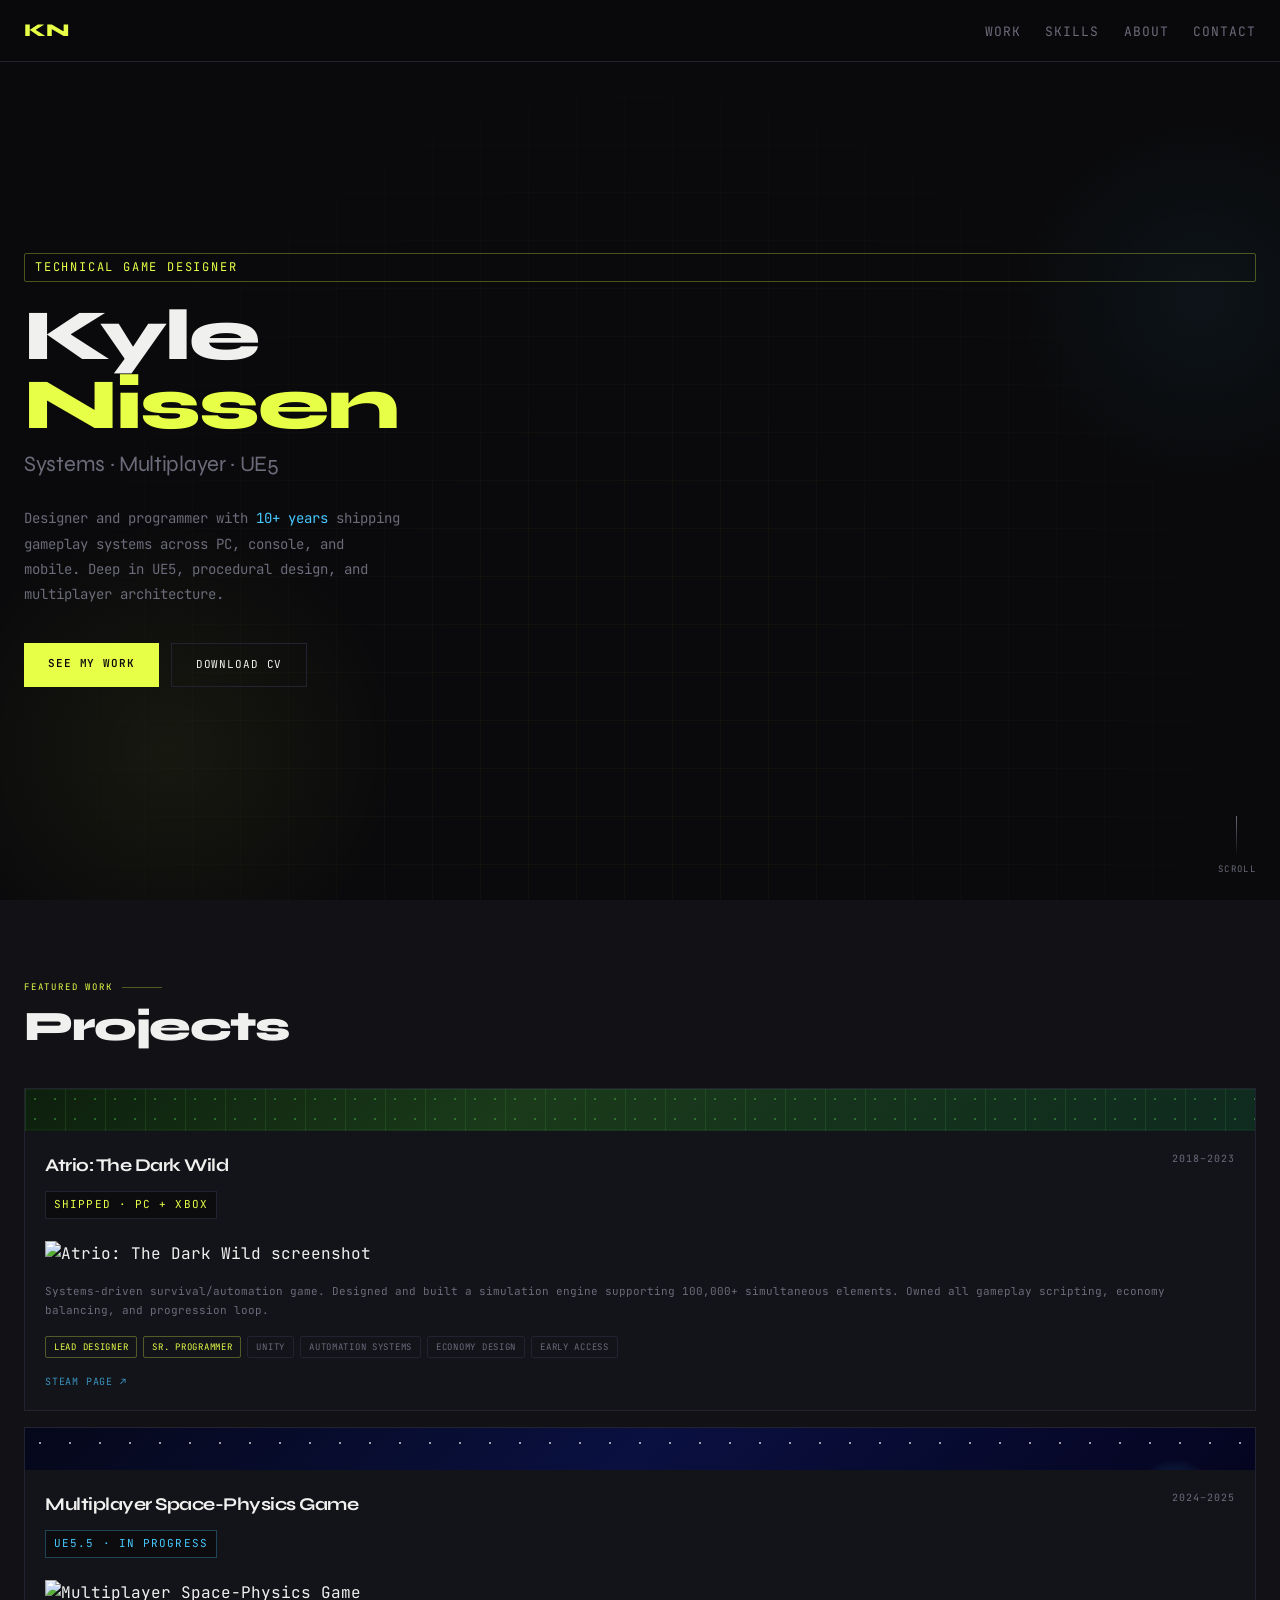
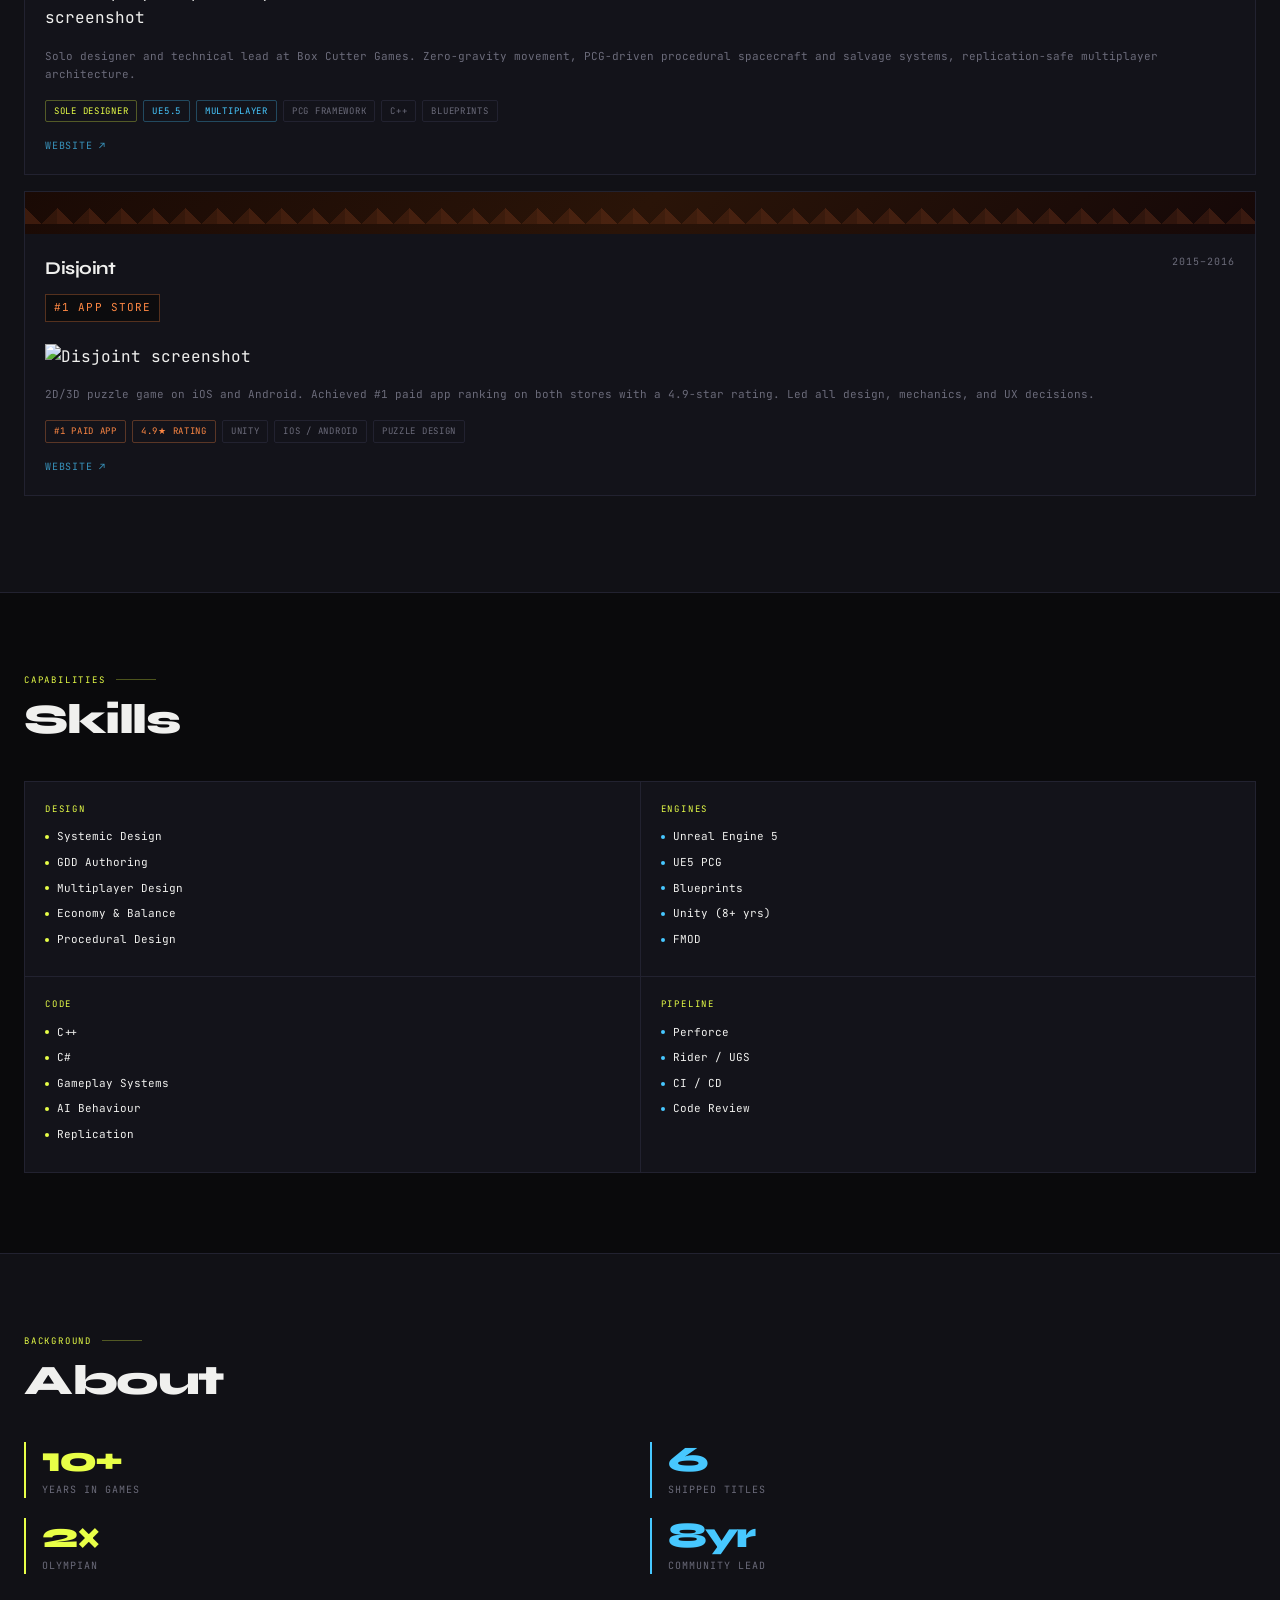
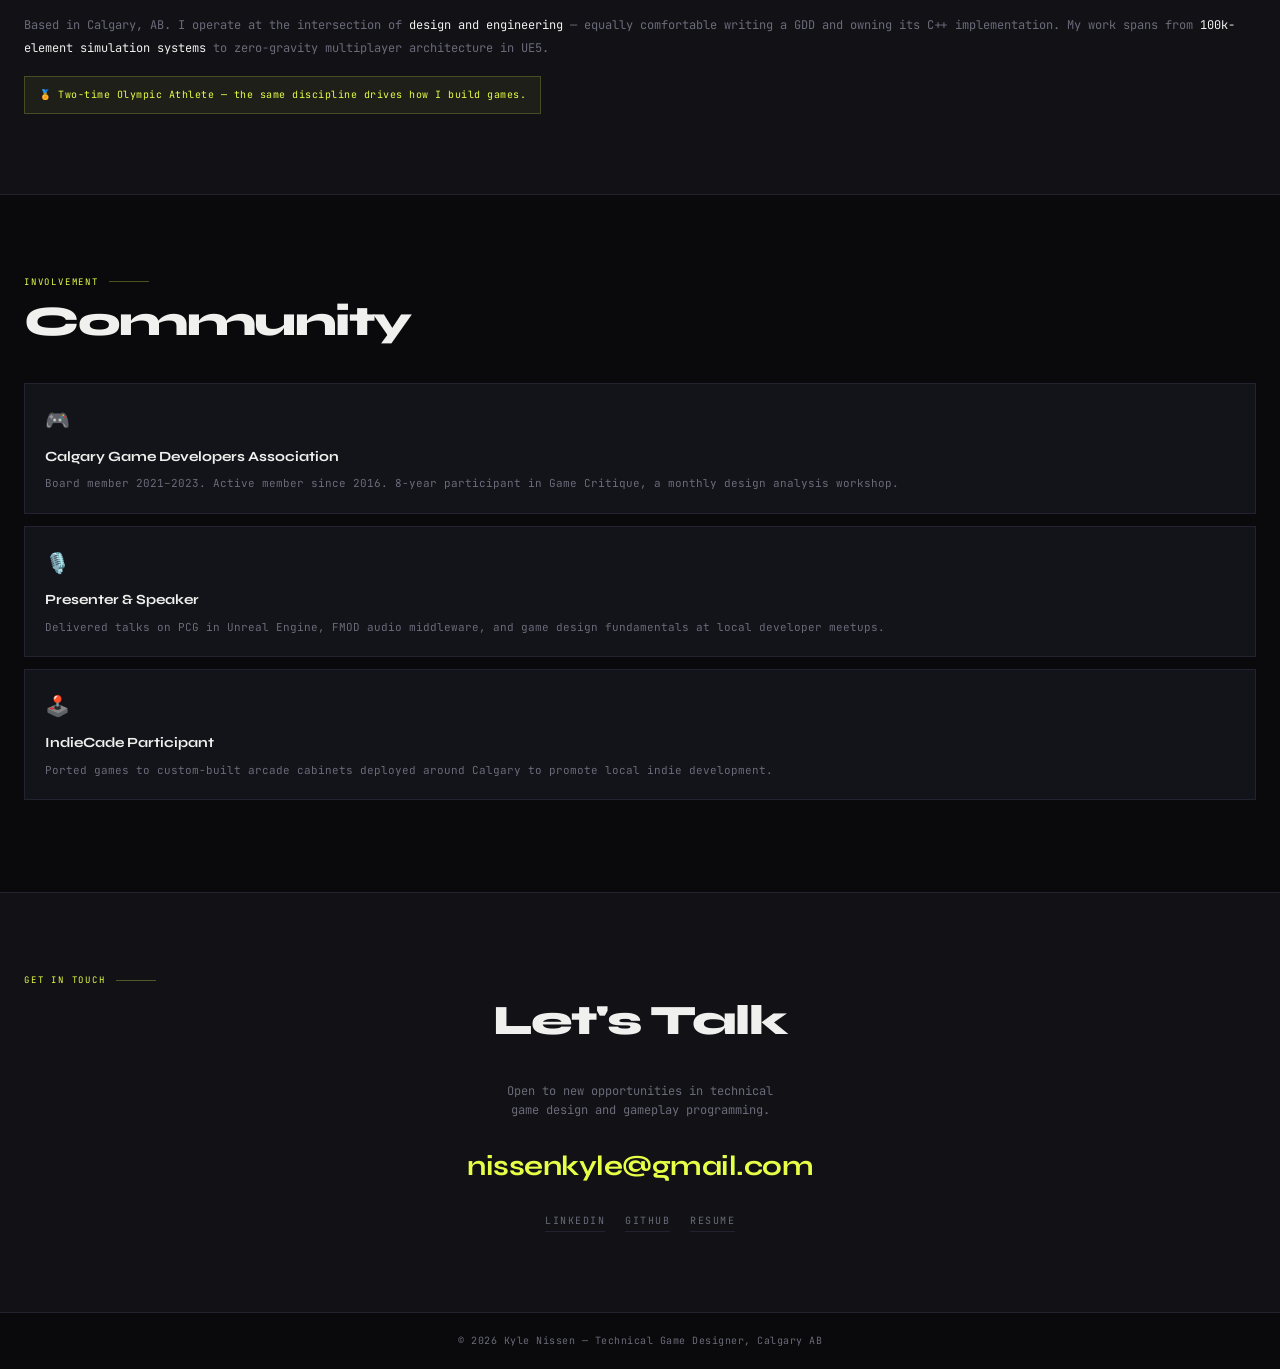
==== commit 969a28b5: "Restructure project cards: thin colour strip + image in body Co-Authored-By: Claude Sonnet 4.6 <nore" ====
--- a/docs/index.html
+++ b/docs/index.html
@@ -56,17 +56,16 @@
   <!-- Atrio -->
   <div class="project-card">
     <div class="project-thumb project-thumb-atrio">
-      <img class="project-thumb-img" src="https://shared.fastly.steamstatic.com/store_item_assets/steam/apps/1125390/header.jpg?t=1707847939" alt="Atrio: The Dark Wild screenshot">
       <div class="atrio-lines"></div>
       <div class="atrio-dots"></div>
-      <div class="thumb-label">ATRIO</div>
-      <div class="project-thumb-badge">Shipped · PC + Xbox</div>
     </div>
     <div class="project-body">
       <div class="project-meta">
         <div class="project-name">Atrio: The Dark Wild</div>
         <div class="project-year">2018–2023</div>
       </div>
+      <div class="project-thumb-badge">Shipped · PC + Xbox</div>
+      <img class="project-thumb-img" src="https://shared.fastly.steamstatic.com/store_item_assets/steam/apps/1125390/header.jpg?t=1707847939" alt="Atrio: The Dark Wild screenshot">
       <p class="project-desc">
         Systems-driven survival/automation game. Designed and built a simulation engine supporting 100,000+ simultaneous elements. Owned all gameplay scripting, economy balancing, and progression loop.
       </p>
@@ -87,17 +86,16 @@
   <!-- Multiplayer Space-Physics Game -->
   <div class="project-card">
     <div class="project-thumb project-thumb-space">
-      <img class="project-thumb-img" src="" alt="Multiplayer Space-Physics Game screenshot">
       <div class="space-stars"></div>
       <div class="space-glow"></div>
-      <div class="thumb-label">SPACE</div>
-      <div class="project-thumb-badge project-thumb-badge-blue">UE5.5 · In Progress</div>
     </div>
     <div class="project-body">
       <div class="project-meta">
         <div class="project-name">Multiplayer Space-Physics Game</div>
         <div class="project-year">2024–2025</div>
       </div>
+      <div class="project-thumb-badge project-thumb-badge-blue">UE5.5 · In Progress</div>
+      <img class="project-thumb-img" src="" alt="Multiplayer Space-Physics Game screenshot">
       <p class="project-desc">
         Solo designer and technical lead at Box Cutter Games. Zero-gravity movement, PCG-driven procedural spacecraft and salvage systems, replication-safe multiplayer architecture.
       </p>
@@ -110,7 +108,7 @@
         <span class="tag">Blueprints</span>
       </div>
       <div class="project-cta project-cta-blue">
-        <a class="project-external-link" href="#" target="_blank" rel="noopener noreferrer">Website ↗</a>
+        <a class="project-external-link" href="https://boxcuttergames.com/" target="_blank" rel="noopener noreferrer">Website ↗</a>
       </div>
     </div>
   </div>
@@ -118,16 +116,15 @@
   <!-- Disjoint -->
   <div class="project-card">
     <div class="project-thumb project-thumb-disjoint">
-      <img class="project-thumb-img" src="" alt="Disjoint screenshot">
       <div class="disjoint-geo"></div>
-      <div class="thumb-label">DISJOINT</div>
-      <div class="project-thumb-badge project-thumb-badge-orange">#1 App Store</div>
     </div>
     <div class="project-body">
       <div class="project-meta">
         <div class="project-name">Disjoint</div>
         <div class="project-year">2015–2016</div>
       </div>
+      <div class="project-thumb-badge project-thumb-badge-orange">#1 App Store</div>
+      <img class="project-thumb-img" src="https://shared.fastly.steamstatic.com/store_item_assets/steam/apps/788120/header.jpg?t=1619849634" alt="Disjoint screenshot">
       <p class="project-desc">
         2D/3D puzzle game on iOS and Android. Achieved #1 paid app ranking on both stores with a 4.9-star rating. Led all design, mechanics, and UX decisions.
       </p>
@@ -139,7 +136,7 @@
         <span class="tag">Puzzle Design</span>
       </div>
       <div class="project-cta project-cta-orange">
-        <a class="project-external-link" href="#" target="_blank" rel="noopener noreferrer">Website ↗</a>
+        <a class="project-external-link" href="https://store.steampowered.com/app/788120/Disjoint/" target="_blank" rel="noopener noreferrer">Website ↗</a>
       </div>
     </div>
   </div>
--- a/docs/css/style.css
+++ b/docs/css/style.css
@@ -317,7 +317,7 @@
 .project-card:hover { border-color: rgba(232,255,71,0.3); }
 
 .project-thumb {
-  height: 180px;
+  height: 42px;
   position: relative;
   overflow: hidden;
 }
@@ -391,13 +391,13 @@
 }
 
 .project-thumb-badge {
-  position: absolute;
-  top: 12px;
-  right: 12px;
+  position: static;
+  display: inline-block;
+  margin-bottom: 10px;
   background: rgba(10,10,12,0.8);
   border: 1px solid var(--border);
   padding: 4px 8px;
-  font-size: 9px;
+  font-size: 11px;  
   letter-spacing: 0.1em;
   text-transform: uppercase;
   color: var(--accent);
@@ -509,11 +509,11 @@
 }
 
 .project-thumb-img {
-  position: absolute;
-  inset: 0;
-  width: 20%;
-  height: 20%;
+  display: block;
+  width: 30%;
+  min-width: 100px;
   object-fit: cover;
+  margin: 12px 0 16px;
 }
 
 .project-external-link {
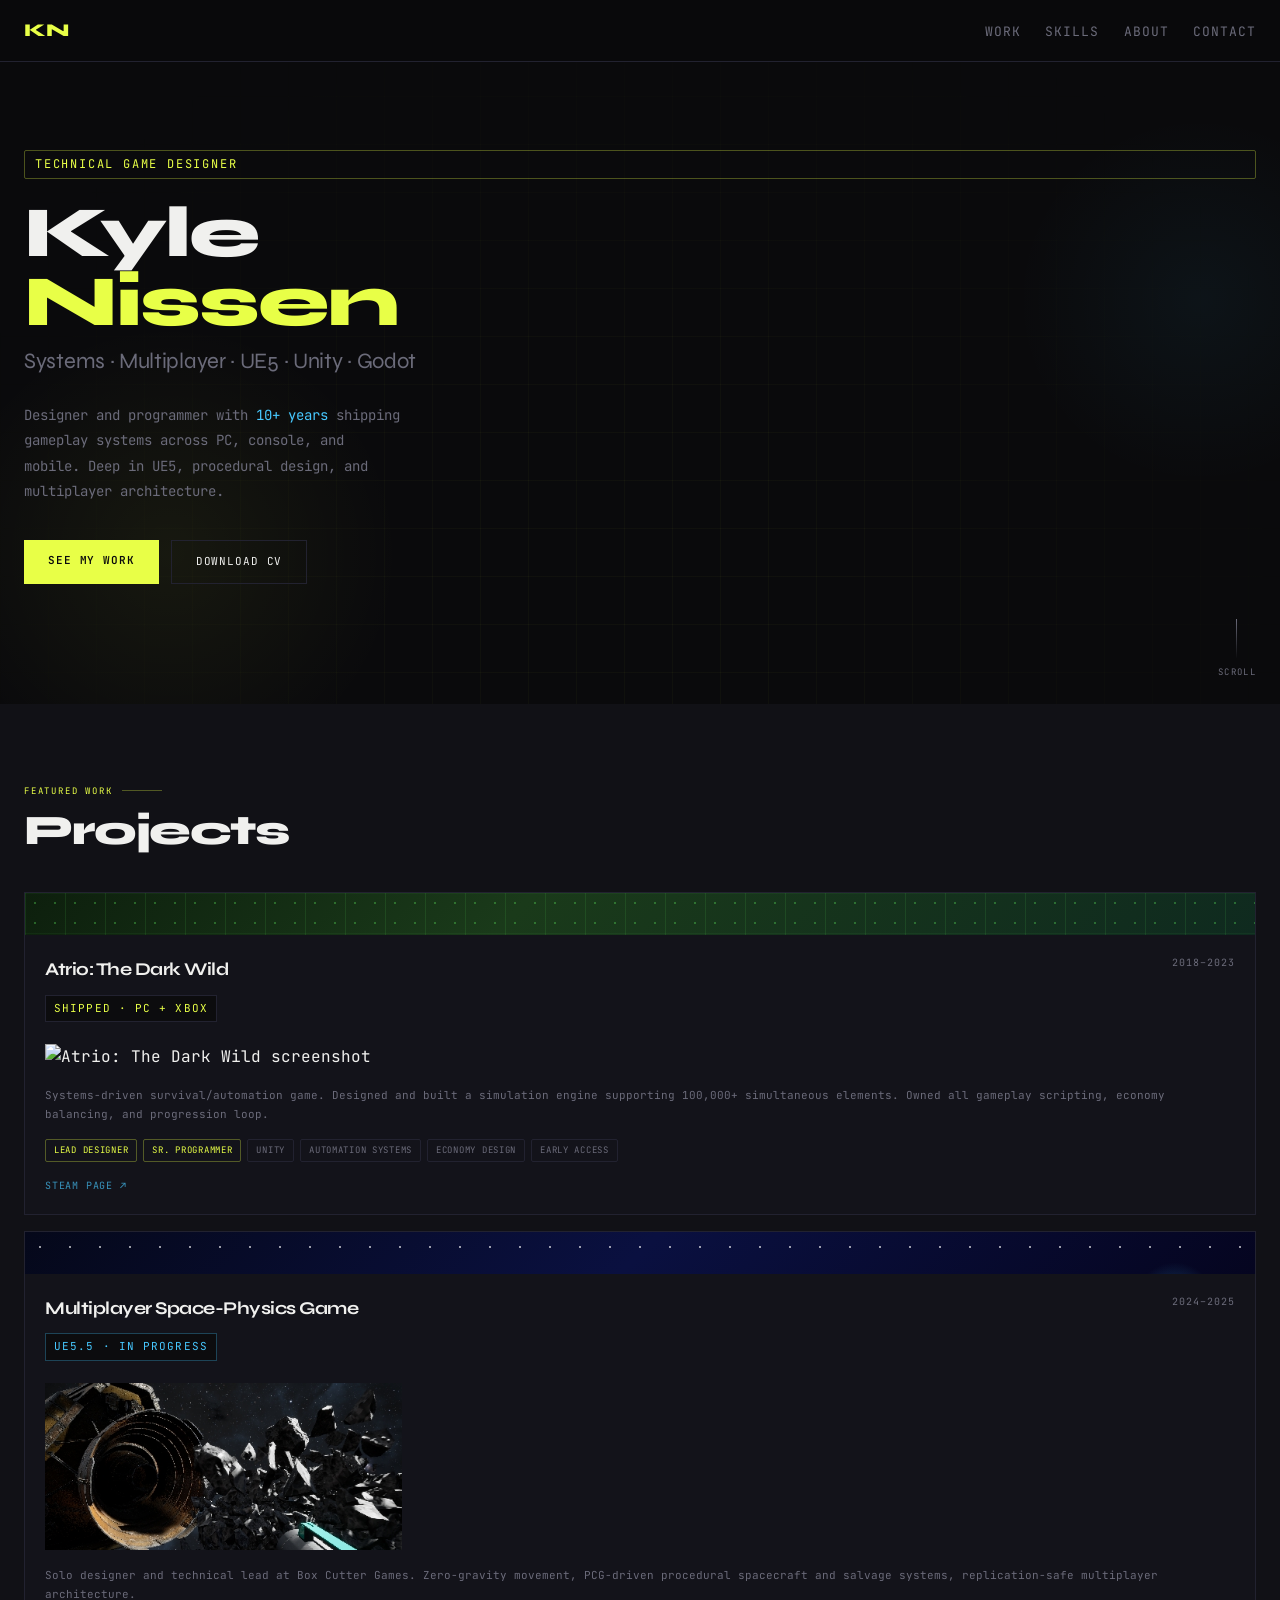
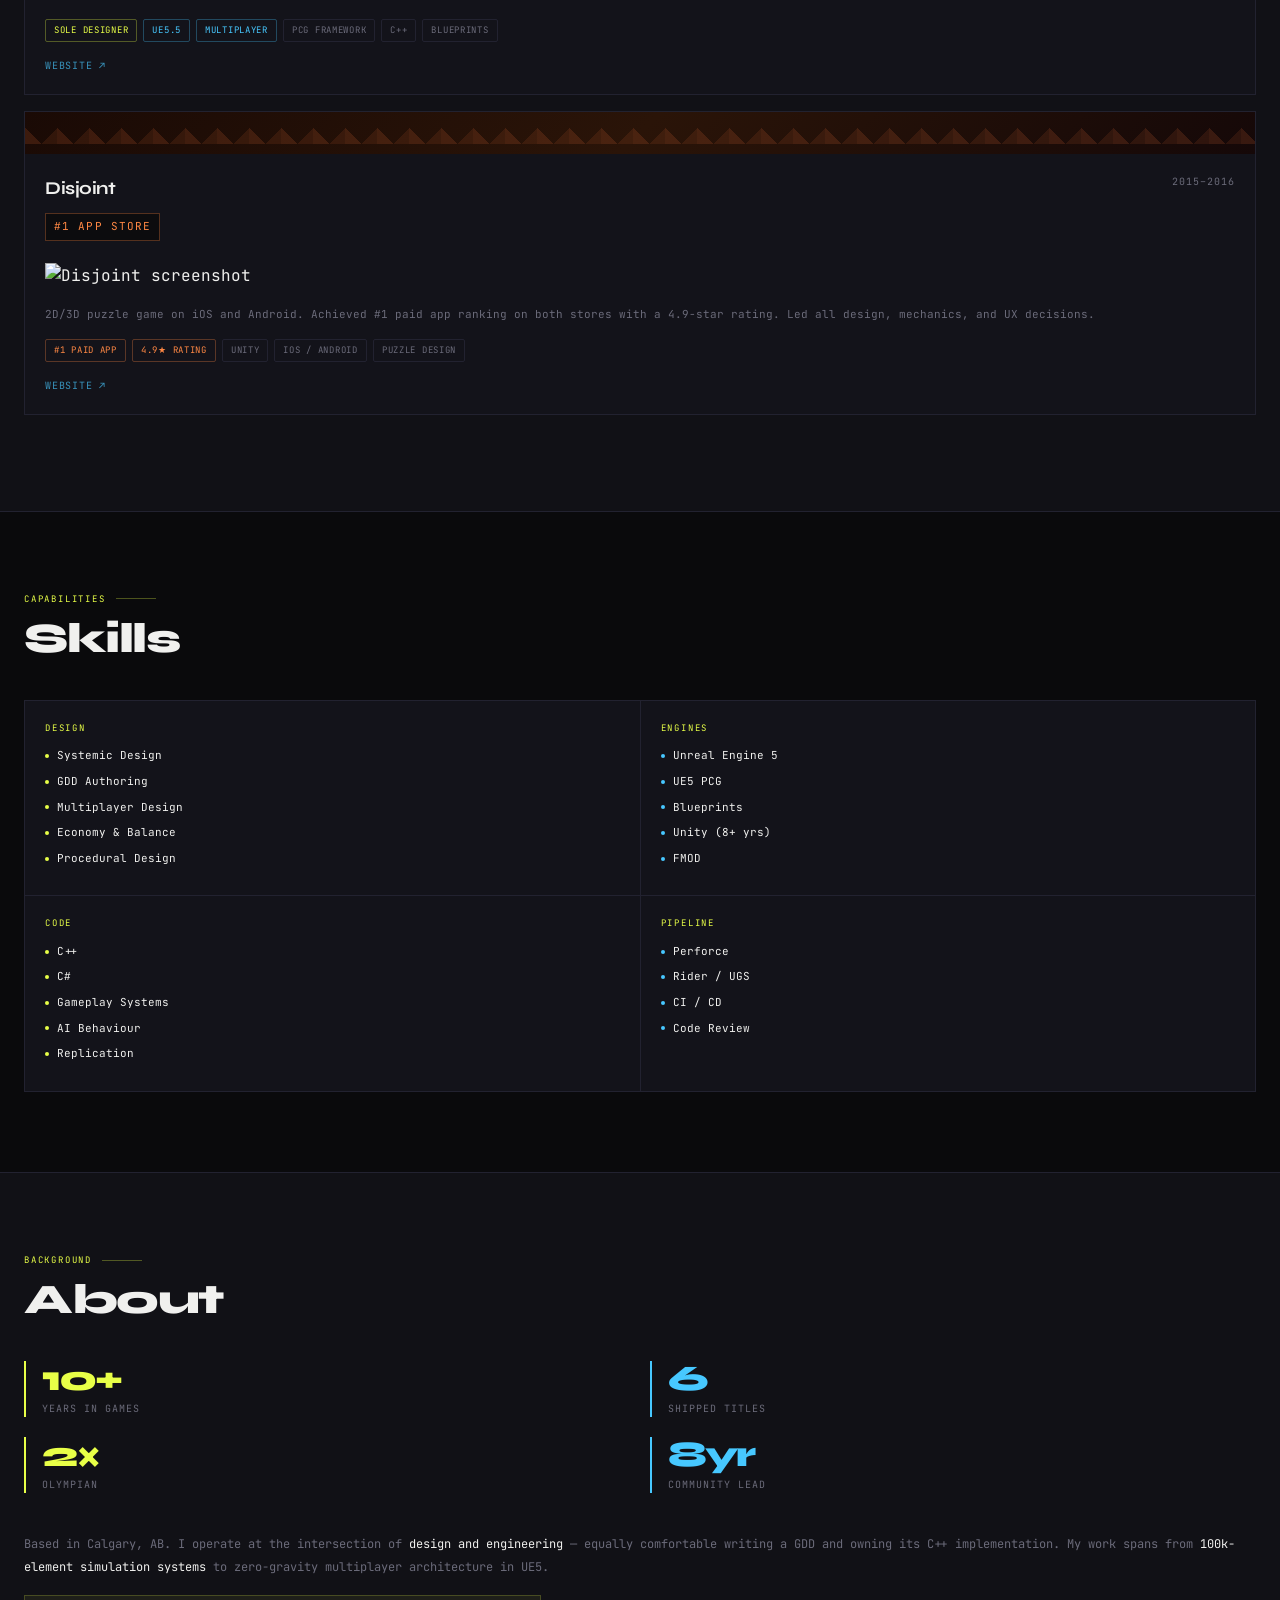
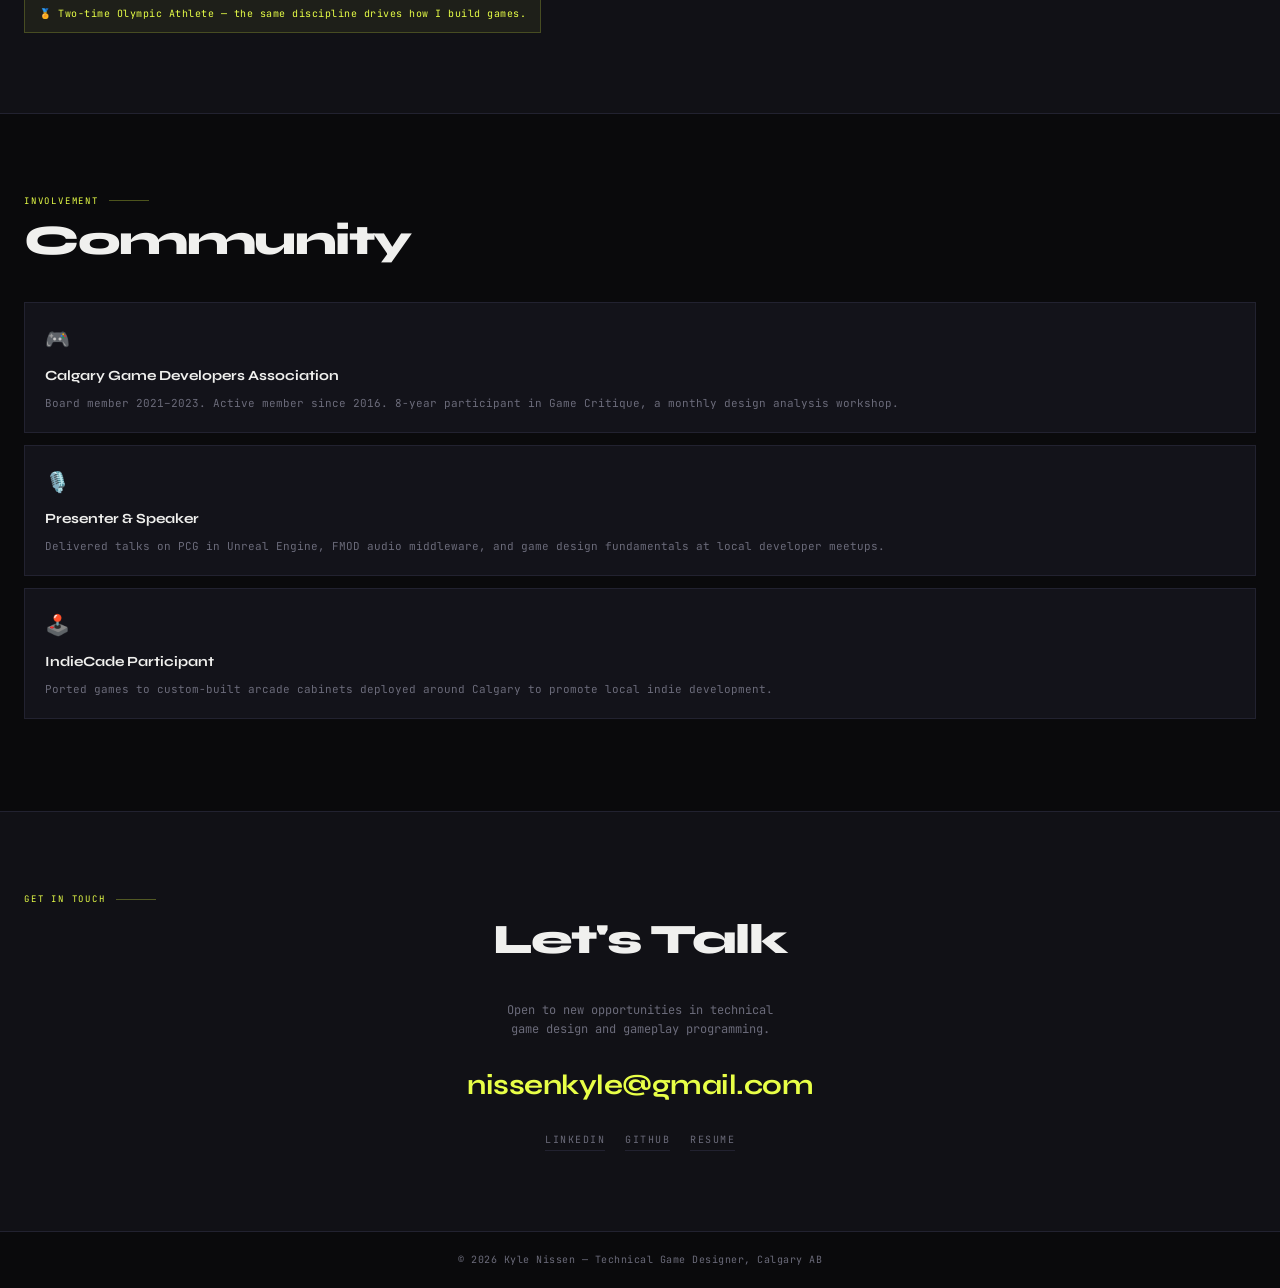
==== commit 0086e4a7: "Adding image for scrapyard banner, adjusting some css for the hero section" ====
--- a/docs/index.html
+++ b/docs/index.html
@@ -33,7 +33,7 @@
 
   <div class="hero-tag">Technical Game Designer</div>
   <h1 class="hero-name">Kyle<br><span>Nissen</span></h1>
-  <p class="hero-title">Systems · Multiplayer · UE5</p>
+  <p class="hero-title">Systems · Multiplayer · UE5 · Unity · Godot</p>
   <p class="hero-bio">
     Designer and programmer with <strong>10+ years</strong> shipping gameplay systems across PC, console, and mobile. Deep in UE5, procedural design, and multiplayer architecture.
   </p>
@@ -95,7 +95,7 @@
         <div class="project-year">2024–2025</div>
       </div>
       <div class="project-thumb-badge project-thumb-badge-blue">UE5.5 · In Progress</div>
-      <img class="project-thumb-img" src="" alt="Multiplayer Space-Physics Game screenshot">
+      <img class="project-thumb-img" src="assets/scrapyard-banner.jpg" alt="Multiplayer Space-Physics Game screenshot">
       <p class="project-desc">
         Solo designer and technical lead at Box Cutter Games. Zero-gravity movement, PCG-driven procedural spacecraft and salvage systems, replication-safe multiplayer architecture.
       </p>
--- a/docs/css/style.css
+++ b/docs/css/style.css
@@ -116,15 +116,19 @@
   nav.nav-open .nav-hamburger span:nth-child(3) {
     transform: translateY(-6px) rotate(-45deg);
   }
+
+  #hero {
+    min-height: 100vh;
+    justify-content: center;
+  }
 }
 
 /* ── HERO ── */
 #hero {
-  min-height: 100vh;
   display: flex;
   flex-direction: column;
-  justify-content: center;
-  padding: 100px 24px 60px;
+  justify-content: flex-start;
+  padding: 150px 24px 120px;
   position: relative;
   overflow: hidden;
 }
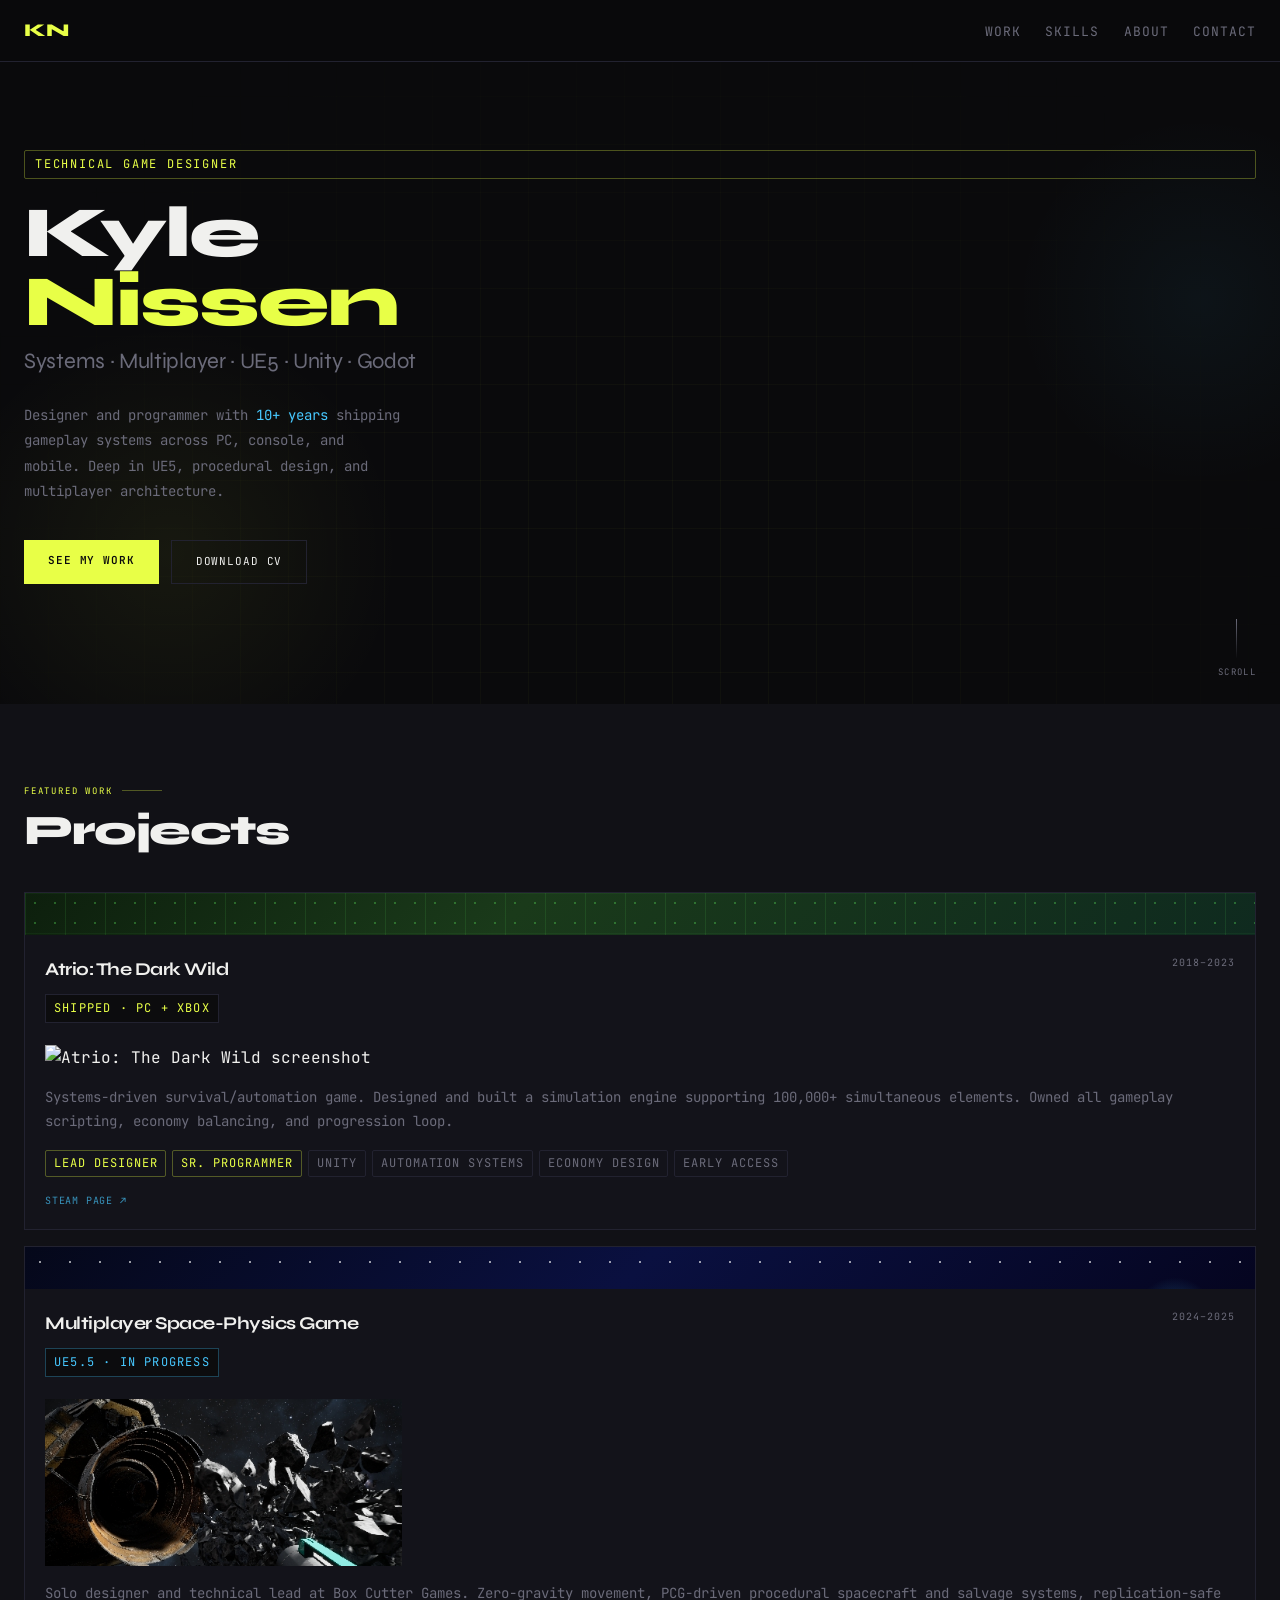
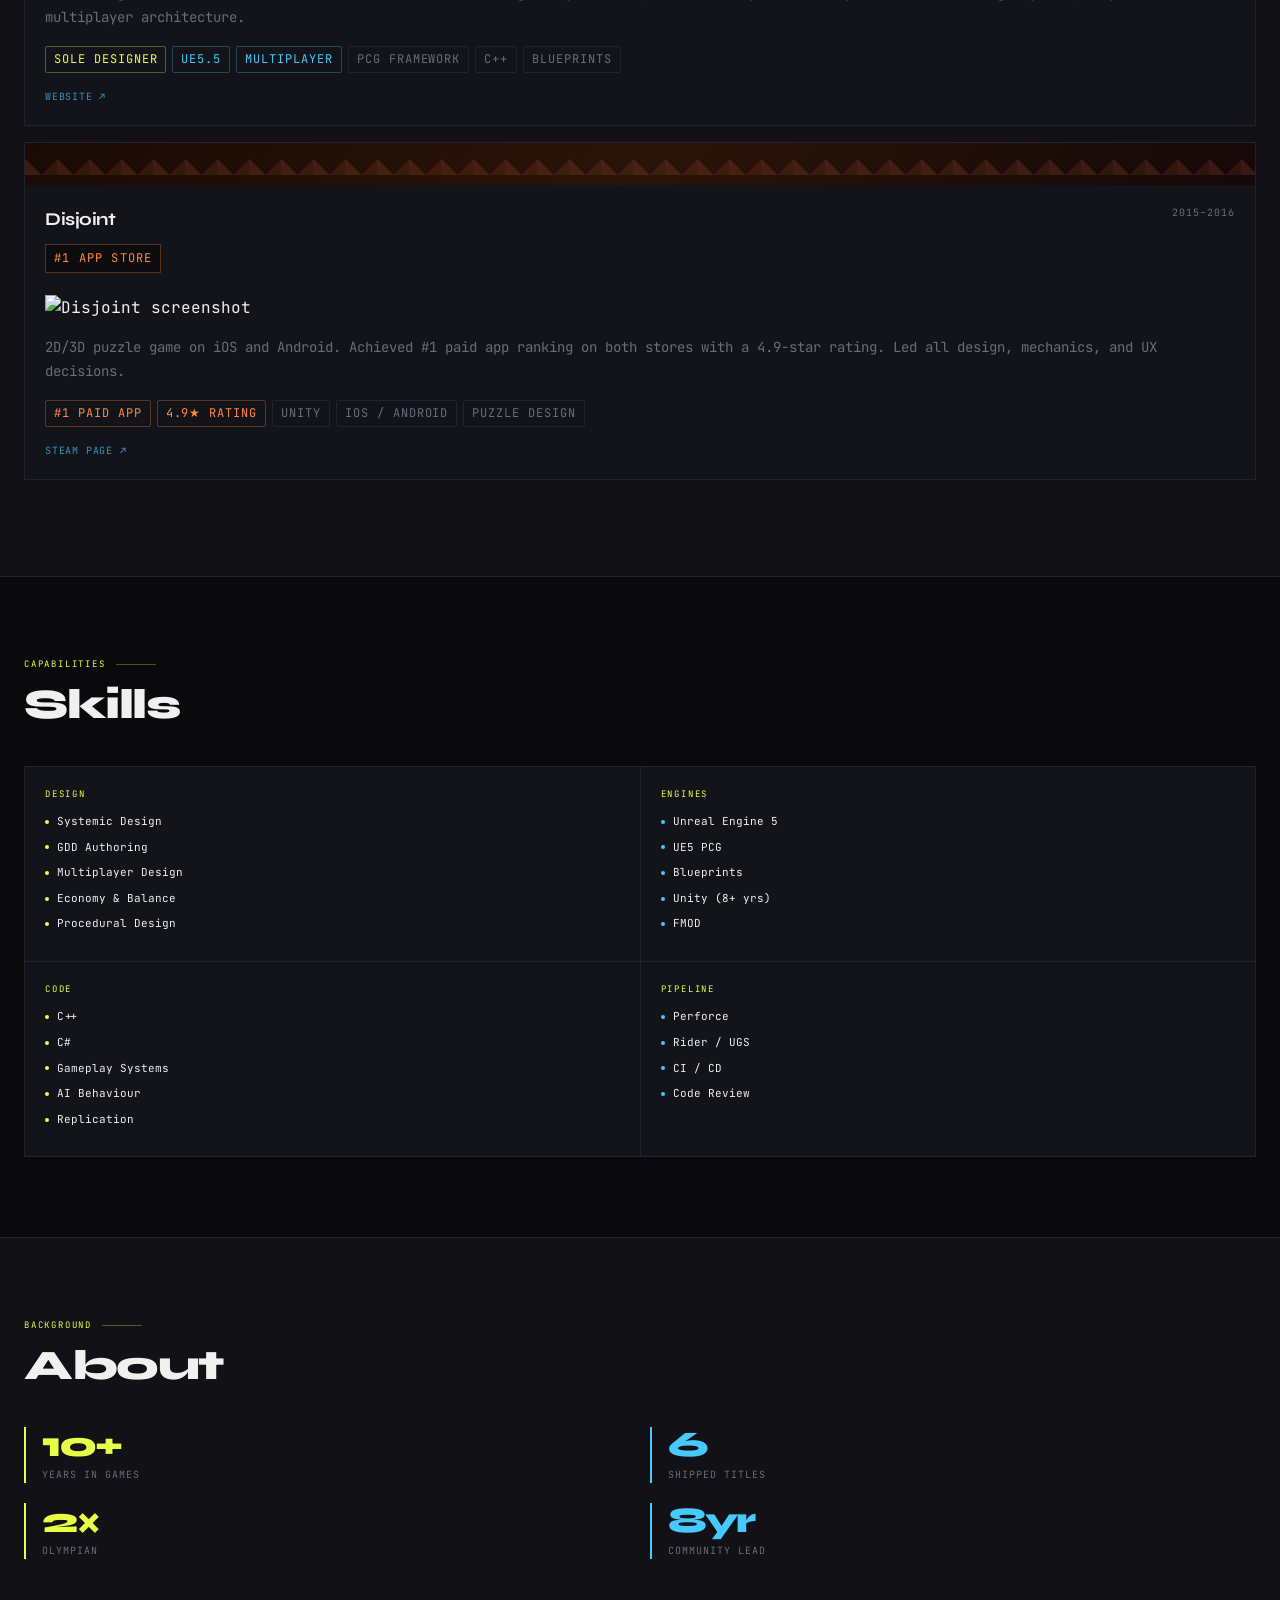
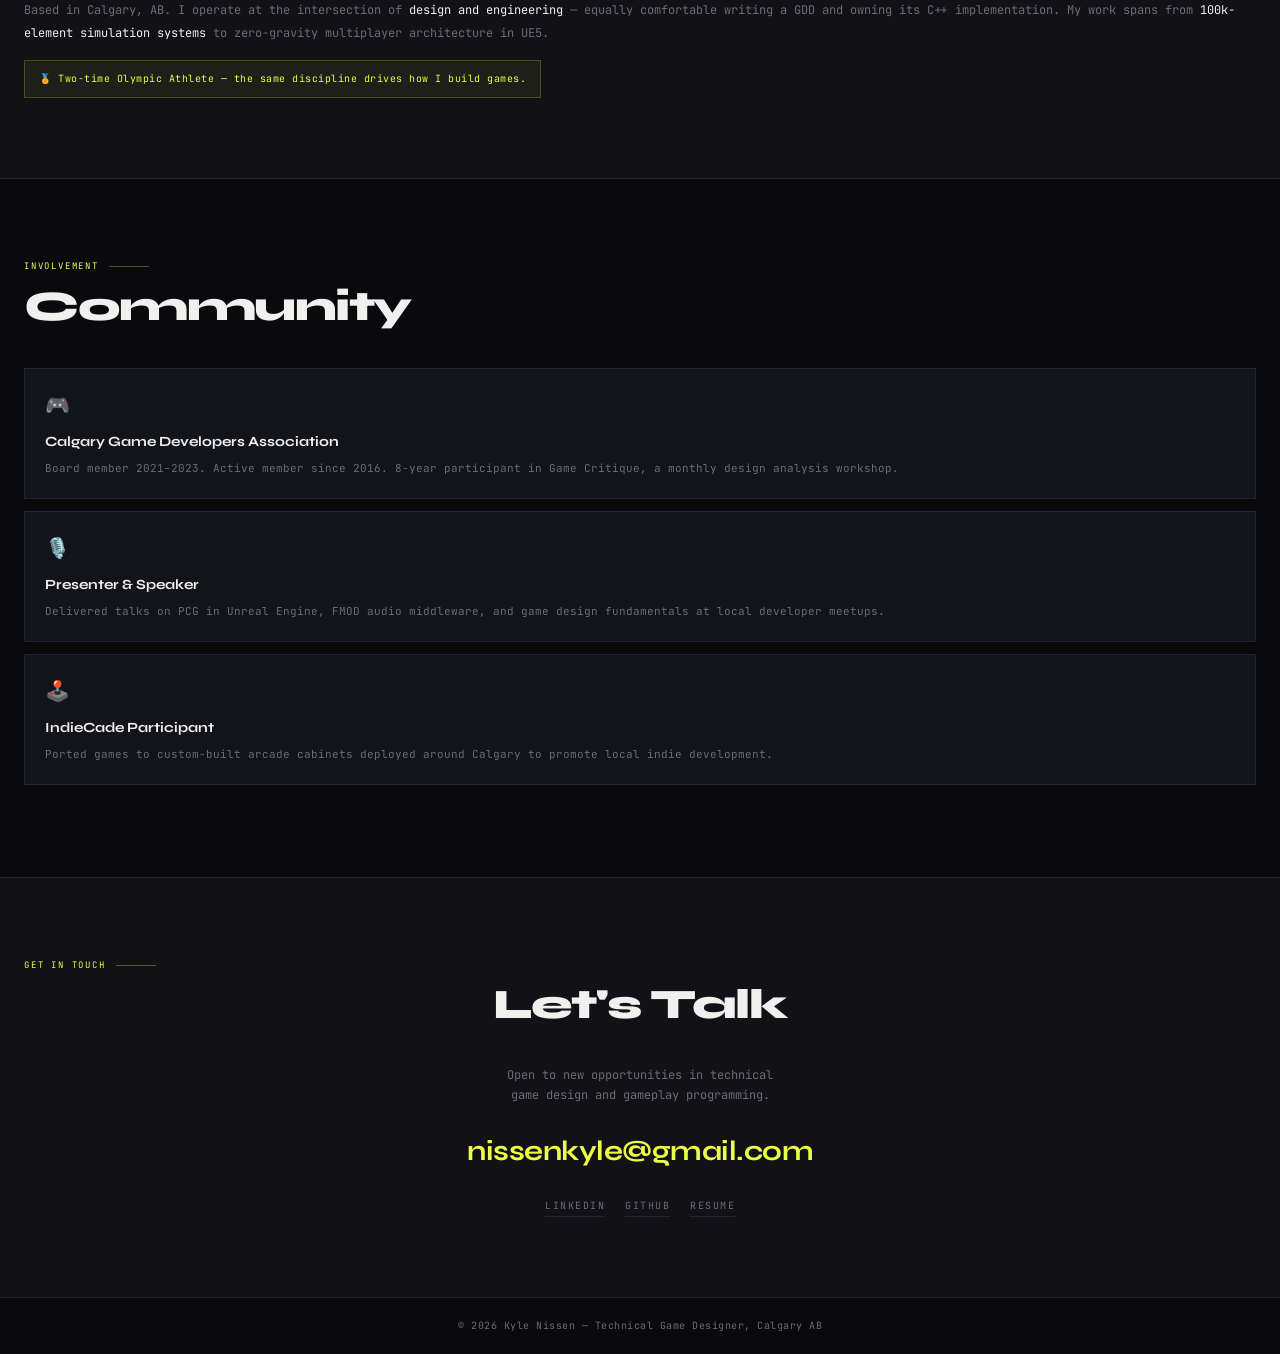
==== commit b2b7a225: "Adjusting some image and text sizes" ====
--- a/docs/index.html
+++ b/docs/index.html
@@ -136,7 +136,7 @@
         <span class="tag">Puzzle Design</span>
       </div>
       <div class="project-cta project-cta-orange">
-        <a class="project-external-link" href="https://store.steampowered.com/app/788120/Disjoint/" target="_blank" rel="noopener noreferrer">Website ↗</a>
+        <a class="project-external-link" href="https://store.steampowered.com/app/788120/Disjoint/" target="_blank" rel="noopener noreferrer">Steam Page ↗</a>
       </div>
     </div>
   </div>
--- a/docs/css/style.css
+++ b/docs/css/style.css
@@ -9,6 +9,8 @@
   --border: #222230;
   --card: #13131a;
   --orange: #ff8844;
+  --mainfontsize: 14px;
+  --smallfontsize: 12px;
 }
 
 * { margin: 0; padding: 0; box-sizing: border-box; }
@@ -121,6 +123,11 @@
     min-height: 100vh;
     justify-content: center;
   }
+
+  .project-thumb-img {
+    width: 100%;
+    aspect-ratio: 16 / 9;
+  }
 }
 
 /* ── HERO ── */
@@ -196,7 +203,7 @@
 }
 
 .hero-bio {
-  font-size: 14px;
+  font-size: var(--mainfontsize);
   color: var(--muted);
   max-width: 380px;
   margin-bottom: 36px;
@@ -401,7 +408,7 @@
   background: rgba(10,10,12,0.8);
   border: 1px solid var(--border);
   padding: 4px 8px;
-  font-size: 11px;  
+  font-size: var(--smallfontsize);
   letter-spacing: 0.1em;
   text-transform: uppercase;
   color: var(--accent);
@@ -440,7 +447,7 @@
 }
 
 .project-desc {
-  font-size: 11px;
+  font-size: var(--mainfontsize);
   color: var(--muted);
   line-height: 1.7;
   margin-bottom: 16px;
@@ -453,7 +460,7 @@
 }
 
 .tag {
-  font-size: 9px;
+  font-size: var(--smallfontsize);
   letter-spacing: 0.08em;
   text-transform: uppercase;
   padding: 3px 8px;
@@ -515,7 +522,7 @@
 .project-thumb-img {
   display: block;
   width: 30%;
-  min-width: 100px;
+  min-width: 250px;
   object-fit: cover;
   margin: 12px 0 16px;
 }
